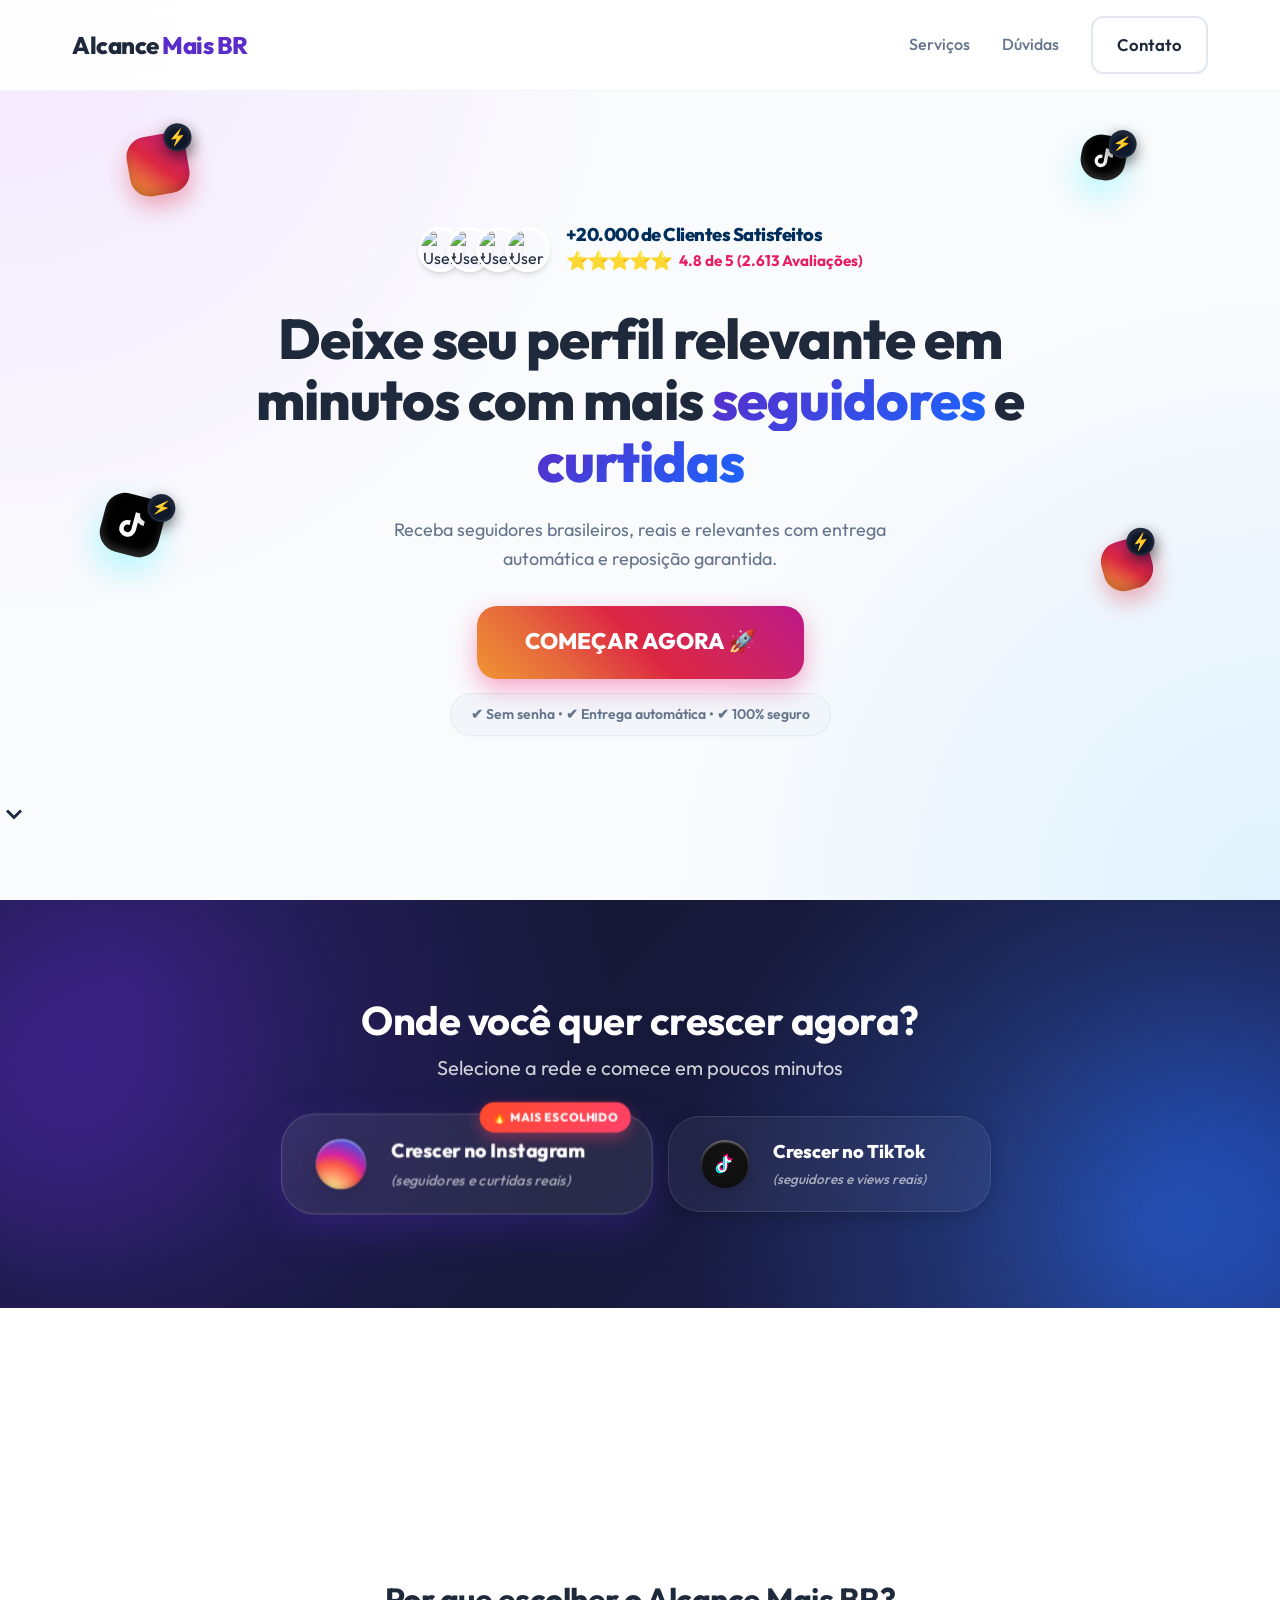
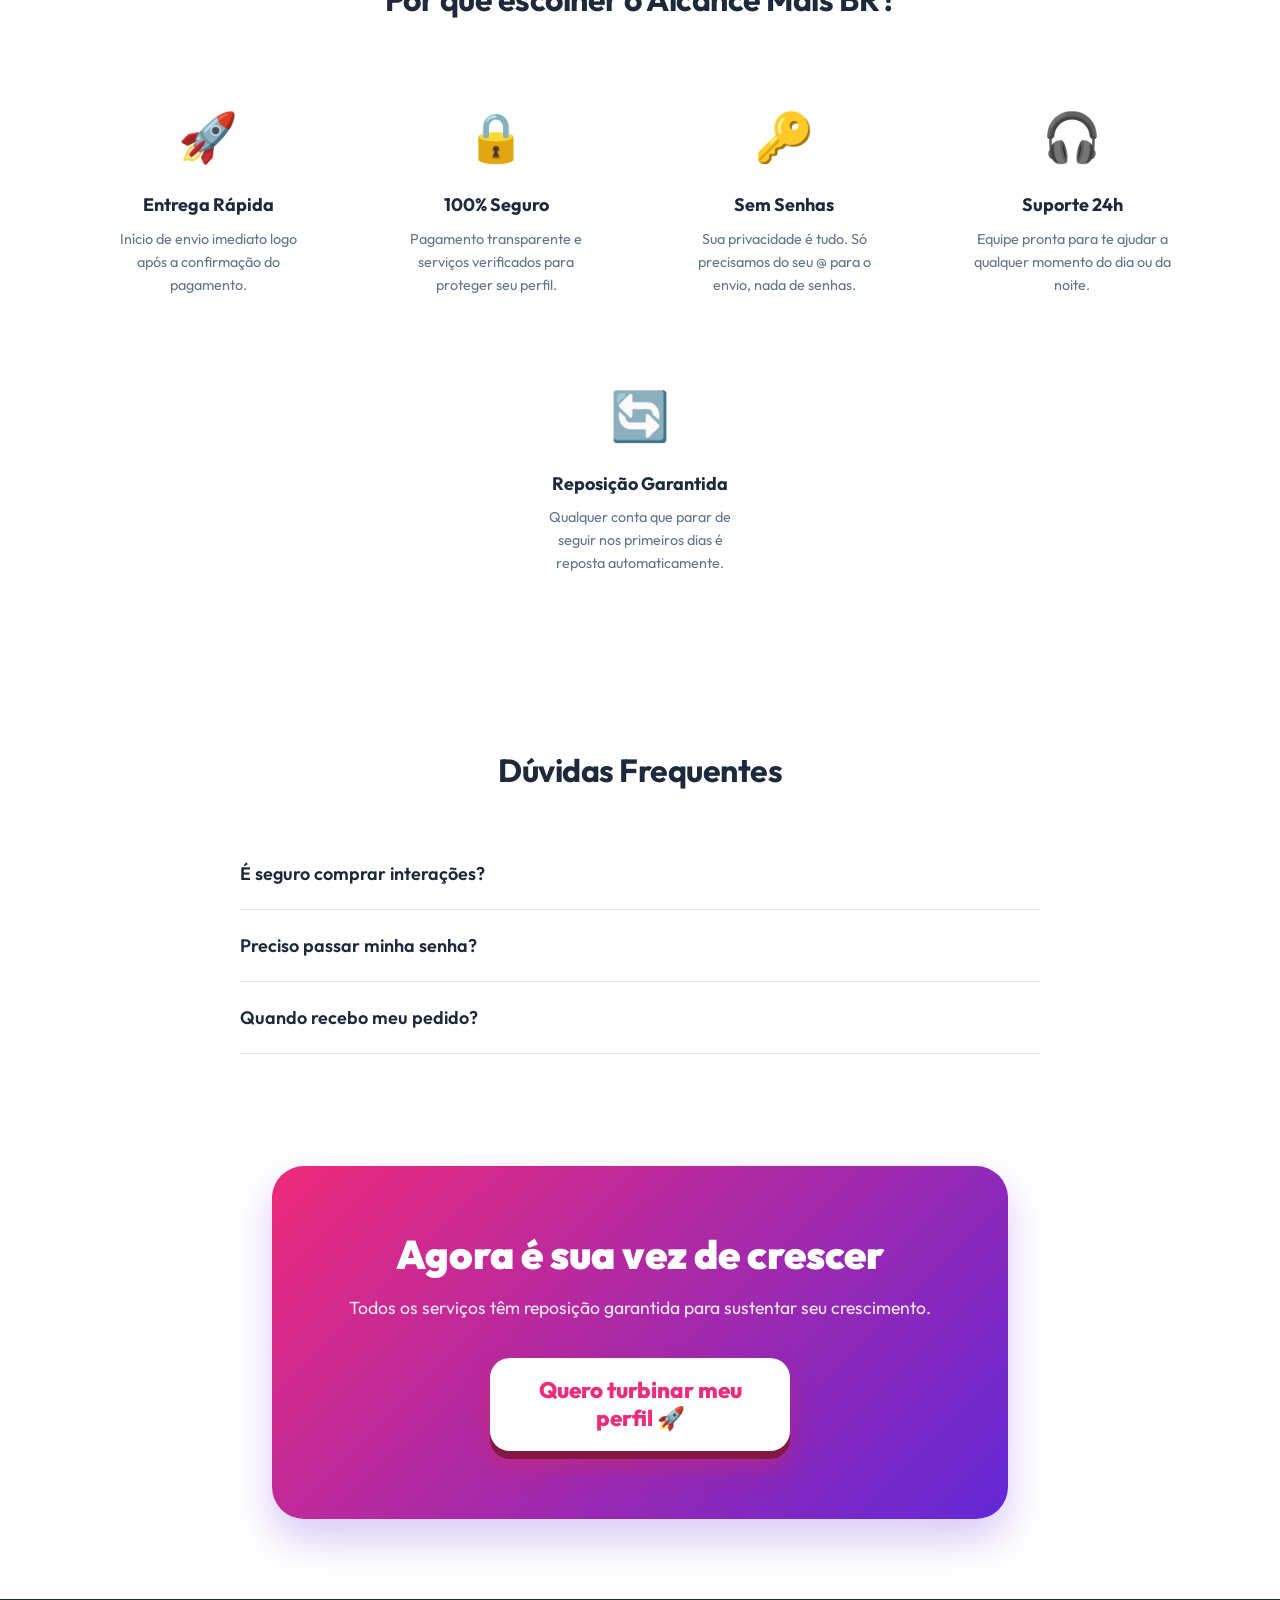
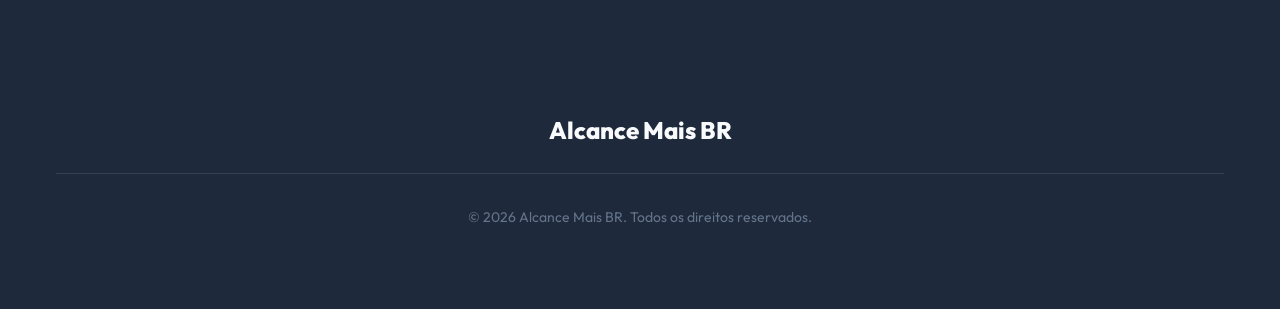
==== index.html @ 6a8bde2f "Add files via upload" ====
<!DOCTYPE html>
<html lang="pt-BR">
<head>
    <meta charset="UTF-8">
    <meta name="viewport" content="width=device-width, initial-scale=1.0">
    <title>Alcance Mais BR – Perfil Relevante em Minutos</title>
    <meta name="description" content="Receba seguidores brasileiros, reais e relevantes com entrega automática e reposição garantida no Alcance Mais BR.">
    
    <!-- Google Fonts -->
    <link rel="preconnect" href="https://fonts.googleapis.com">
    <link rel="preconnect" href="https://fonts.gstatic.com" crossorigin>
    <link href="https://fonts.googleapis.com/css2?family=Outfit:wght@300;400;500;600;700;800;900&display=swap" rel="stylesheet">
    
    <!-- CSS -->
    <link rel="stylesheet" href="styles.css">
    
    <!-- Feather Icons for lightweight SVGs -->
    <script src="https://unpkg.com/feather-icons"></script>
    <script src="https://cdnjs.cloudflare.com/ajax/libs/qrcodejs/1.0.0/qrcode.min.js"></script>
    <script src="https://cdn.jsdelivr.net/npm/canvas-confetti@1.9.2/dist/confetti.browser.min.js"></script>
</head>
<body>
    
    <!-- Header -->
    <header class="navbar">
        <div class="container">
            <a href="#" class="logo">Alcance <span>Mais BR</span></a>
            <nav class="nav-links">
                <a href="#custom-order">Serviços</a>
                <a href="#faq">Dúvidas</a>
                <a href="https://wa.me/554497085637" class="btn btn-outline" target="_blank">Contato</a>
            </nav>
        </div>
    </header>

    <!-- Hero Section -->
    <section class="hero" id="home" style="min-height:100vh; display:flex; flex-direction:column; justify-content:center; position:relative; overflow:hidden;">
        <canvas id="hero-particles"></canvas>
        
        <div class="floating-brand instagram-float-1">
            <i data-feather="instagram"></i>
            <div class="zap-badge">⚡</div>
        </div>
        <div class="floating-brand tiktok-float-1">
            <svg viewBox="0 0 24 24" fill="currentColor" width="24" height="24">
                <path d="M19.59 6.69a4.83 4.83 0 0 1-3.77-4.25V2h-3.45v13.67a2.89 2.89 0 0 1-2.88 2.5 2.89 2.89 0 0 1-2.89-2.89 2.89 2.89 0 0 1 2.89-2.89c.28 0 .54.04.79.1V9.01a6.33 6.33 0 0 0-.79-.05 6.34 6.34 0 0 0-6.34 6.34 6.34 6.34 0 0 0 6.34 6.34 6.34 6.34 0 0 0 6.33-6.34V9a8.2 8.2 0 0 0 4.79 1.52V7.07a4.85 4.85 0 0 1-1.02-.38z"/>
            </svg>
            <div class="zap-badge">⚡</div>
        </div>
        <div class="floating-brand instagram-float-2">
            <i data-feather="instagram"></i>
            <div class="zap-badge">⚡</div>
        </div>
        <div class="floating-brand tiktok-float-2">
            <svg viewBox="0 0 24 24" fill="currentColor" width="24" height="24">
                <path d="M19.59 6.69a4.83 4.83 0 0 1-3.77-4.25V2h-3.45v13.67a2.89 2.89 0 0 1-2.88 2.5 2.89 2.89 0 0 1-2.89-2.89 2.89 2.89 0 0 1 2.89-2.89c.28 0 .54.04.79.1V9.01a6.33 6.33 0 0 0-.79-.05 6.34 6.34 0 0 0-6.34 6.34 6.34 6.34 0 0 0 6.34 6.34 6.34 6.34 0 0 0 6.33-6.34V9a8.2 8.2 0 0 0 4.79 1.52V7.07a4.85 4.85 0 0 1-1.02-.38z"/>
            </svg>
            <div class="zap-badge">⚡</div>
        </div>

        <div class="container hero-grid" style="position:relative; z-index:10; flex:1; display:flex; align-items:center; justify-content:center;">
            <div class="hero-content reveal" style="width:100%;">
                <div class="hero-social-proof">
                    <div class="avatars">
                        <img src="https://i.pravatar.cc/100?img=47" alt="User 1">
                        <img src="https://i.pravatar.cc/100?img=12" alt="User 2">
                        <img src="https://i.pravatar.cc/100?img=33" alt="User 3">
                        <img src="https://i.pravatar.cc/100?img=11" alt="User 4">
                    </div>
                    <div class="proof-text">
                        <div class="proof-count">+20.000 de Clientes Satisfeitos</div>
                        <div class="proof-rating">
                            <span class="stars">⭐⭐⭐⭐⭐</span>
                            <span class="rating-desc">4.8 de 5 (2.613 Avaliações)</span>
                        </div>
                    </div>
                </div>
                
                <h1 class="headline">Deixe seu perfil relevante em minutos com mais <span class="highlight">seguidores</span> e <span class="highlight">curtidas</span></h1>
                <p class="subheadline">Receba seguidores brasileiros, reais e relevantes com entrega automática e reposição garantida.</p>
                
                <div class="cta-wrapper reveal delay-1" style="align-items:center; display:flex; flex-direction:column; gap:10px;">
                    <a href="#evidencia" class="btn-cta-hero" style="box-shadow:0 10px 25px rgba(238,42,123,0.4); text-transform:uppercase;">Começar agora 🚀</a>
                    <p class="cta-micro-details">✔ Sem senha • ✔ Entrega automática • ✔ 100% seguro</p>
                </div>
            </div>
        </div>

        <a href="#evidencia" class="hero-scroll-btn" aria-label="Rolar para baixo">
            <svg viewBox="0 0 24 24" fill="none" stroke="currentColor" stroke-width="2.5" width="28" height="28">
                <polyline points="6 9 12 15 18 9"></polyline>
            </svg>
        </a>
    </section>

    <!-- Social Buttons Section -->
    <section class="social-section" id="evidencia">
        <div class="container text-center">
            <h2 class="section-title reveal">Onde você quer crescer agora?</h2>
            <p class="section-subtitle reveal delay-1">Selecione a rede e comece em poucos minutos</p>
            
            <div class="social-pills-grid instagram-tiktok-only reveal delay-2">
                <a href="javascript:void(0)" class="social-pill pill-instagram pill-featured" onclick="changePlatform('instagram')">
                    <div class="featured-tag">🔥 Mais escolhido</div>
                    <div class="icon-3d-coin insta-coin">
                        <i data-feather="instagram"></i>
                    </div>
                    <div class="pill-text-wrapper">
                        <span class="pill-title">Crescer no Instagram</span>
                        <span class="pill-desc">(seguidores e curtidas reais)</span>
                    </div>
                    <i data-feather="chevron-right" class="pill-action"></i>
                    <div class="pill-bg-glow insta-glow"></div>
                </a>
                
                <a href="javascript:void(0)" class="social-pill pill-tiktok" onclick="changePlatform('tiktok')">
                    <div class="icon-3d-coin tiktok-coin">
                        <svg viewBox="0 0 24 24" width="22" height="22" stroke="currentColor" stroke-width="2" fill="none" stroke-linecap="round" stroke-linejoin="round" class="tiktok-svg"><path d="M9 12a4 4 0 1 0 4 4V4a5 5 0 0 0 5 5"></path></svg>
                    </div>
                    <div class="pill-text-wrapper">
                        <span class="pill-title">Crescer no TikTok</span>
                        <span class="pill-desc">(seguidores e views reais)</span>
                    </div>
                    <i data-feather="chevron-right" class="pill-action"></i>
                    <div class="pill-bg-glow tiktok-glow"></div>
                </a>
            </div>
        </div>
    </section>

    <!-- Custom Order Section (Calculadora) -->
    <section class="custom-order-section" id="custom-order">
        <div class="container custom-order-container reveal">
            <div id="selection-steps">
                
                <!-- Step 2: Service Selection -->
                <div id="service-selection-container" class="service-selection-section reveal" style="display: none;">
                    <h3 class="step-title-premium">O que você quer aumentar no seu perfil?</h3>
                    <div id="service-buttons-grid" class="service-grid"></div>
                </div>

                <!-- Step 3: Package Grid -->
                <div id="package-selection-container" class="package-selection-section reveal" style="display: none; margin-top: 3rem;">
                    <!-- Title removed per user request -->
                    
                    <div id="package-hero" class="package-hero-container" style="overflow:visible; padding-top:30px;"></div>
                    <div id="package-grid" class="package-grid"></div>
                    <div id="package-others" class="package-others-container"></div>
                    
                    <!-- Plano Personalizado CTA -->
                    <div class="custom-plan-cta" style="padding: 3rem 1.5rem; background: #0f172a; text-align: center; color: white; margin-top: 3rem; border-radius: 24px; box-shadow: 0 20px 40px rgba(0,0,0,0.1);">
                        <h2 style="font-size: 2rem; font-weight: 900; margin-bottom: 0.5rem; letter-spacing: -1px; color: #fff;">Quer um plano personalizado?</h2>
                        <p style="font-size: 1.1rem; color: #94a3b8; font-weight: 500; margin-bottom: 2rem;">Escolha o número de seguidores, curtidas e views no mesmo pacote</p>
                        <a href="https://wa.me/5544997162210?text=oi,%20quero%20um%20plano%20personalizado%20para%20crescer%20minha%20rede%20social" target="_blank" class="btn-cta-hero" style="background: linear-gradient(90deg, #10b981, #059669); color: white; display: inline-flex; align-items: center; justify-content: center; gap: 8px; box-shadow: 0 10px 25px rgba(16, 185, 129, 0.3); padding: 1rem 2.5rem; border-radius: 99px; text-decoration: none;">
                            <i data-feather="message-circle" style="width: 22px; height: 22px;"></i> Clique Aqui
                        </a>
                    </div>
                </div>

            </div>
        </div>
    </section>


    <!-- Benefits Section -->
    <section class="benefits-section">
        <div class="container text-center">
            <h2 class="section-title reveal">Por que escolher o Alcance Mais BR?</h2>
            
            <div class="benefits-grid">
                <div class="benefit-item reveal delay-1">
                    <div class="b-icon">🚀</div>
                    <h4>Entrega Rápida</h4>
                    <p>Início de envio imediato logo após a confirmação do pagamento.</p>
                </div>
                <div class="benefit-item reveal delay-2">
                    <div class="b-icon">🔒</div>
                    <h4>100% Seguro</h4>
                    <p>Pagamento transparente e serviços verificados para proteger seu perfil.</p>
                </div>
                <div class="benefit-item reveal delay-3">
                    <div class="b-icon">🔑</div>
                    <h4>Sem Senhas</h4>
                    <p>Sua privacidade é tudo. Só precisamos do seu @ para o envio, nada de senhas.</p>
                </div>
                <div class="benefit-item reveal delay-4">
                    <div class="b-icon">🎧</div>
                    <h4>Suporte 24h</h4>
                    <p>Equipe pronta para te ajudar a qualquer momento do dia ou da noite.</p>
                </div>
                <div class="benefit-item reveal delay-5">
                    <div class="b-icon">🔄</div>
                    <h4>Reposição Garantida</h4>
                    <p>Qualquer conta que parar de seguir nos primeiros dias é reposta automaticamente.</p>
                </div>
            </div>
        </div>
    </section>

    <!-- FAQ Section -->
    <section class="faq-section" id="faq">
        <div class="container">
            <h2 class="section-title text-center reveal">Dúvidas Frequentes</h2>
            <div class="accordion reveal delay-1">
                <div class="accordion-item">
                    <button class="accordion-header">
                        É seguro comprar interações? 
                        <i data-feather="chevron-down"></i>
                    </button>
                    <div class="accordion-body">
                        <p>Sim! É totalmente seguro. Nosso método atua dentro dos termos de uso das plataformas, e jamais colocaríamos sua conta em risco.</p>
                    </div>
                </div>
                <div class="accordion-item">
                    <button class="accordion-header">
                        Preciso passar minha senha? 
                        <i data-feather="chevron-down"></i>
                    </button>
                    <div class="accordion-body">
                        <p>Nunca! Nós jamais solicitaremos sua senha. Precisamos apenas do seu nome de usuário.</p>
                    </div>
                </div>
                <div class="accordion-item">
                    <button class="accordion-header">
                        Quando recebo meu pedido? 
                        <i data-feather="chevron-down"></i>
                    </button>
                    <div class="accordion-body">
                        <p>A entrega normalmente inicia imediatamente ou em minutos após a confirmação do pagamento.</p>
                    </div>
                </div>
            </div>
        </div>
    </section>

    <!-- Final CTA Section -->
    <section class="final-cta-section" style="padding: 2rem 1rem 5rem; background: #fff;">
        <div class="container" style="max-width: 800px;">
            <div class="final-cta-card reveal" style="background: linear-gradient(135deg, #ee2a7b, #6228d7); border-radius: 2rem; padding: 4rem 2rem; text-align: center; color: white; box-shadow: 0 20px 40px rgba(98, 40, 215, 0.25);">
                <h2 style="font-size: 2.5rem; font-weight: 900; margin-bottom: 1rem; line-height: 1.2;">Agora é sua vez de crescer</h2>
                <p style="font-size: 1.1rem; margin-bottom: 2.5rem; color: rgba(255,255,255,0.9); line-height: 1.6;">Todos os serviços têm reposição garantida para sustentar seu crescimento.</p>
                <button class="btn-cta-hero" style="background: white; color: #ee2a7b; max-width: 300px; margin: 0 auto;" onclick="document.getElementById('evidencia').scrollIntoView({ behavior: 'smooth' })">Quero turbinar meu perfil 🚀</button>
            </div>
        </div>
    </section>

    <!-- Footer -->
    <footer class="site-footer">
        <div class="container text-center" style="padding: 3rem 1rem;">
            <h3 class="footer-logo">Alcance Mais BR</h3>
            <p class="copyright">&copy; 2026 Alcance Mais BR. Todos os direitos reservados.</p>
        </div>
    </footer>

    <!-- Scripts -->
    <script src="https://cdn.jsdelivr.net/npm/canvas-confetti@1.9.2/dist/confetti.browser.min.js"></script>
    <script src="script.js"></script>
    <script>
        feather.replace();
    </script>
</body>
</html>
---- styles.css ----
/* ============================
    ROOT VARIABLES
============================ */
:root {
    --primary: #5a2cc9; /* Strong Purple from image */
    --primary-light: #7b4df0;
    --primary-dark: #3a1c85;
    
    --secondary: #1a66ff;
    --secondary-light: #3b82f6;
    
    --accent: #e11d48;
    --success: #10b981;
    
    --bg-light: #fafbfd;
    --bg-white: #ffffff;
    
    --text-dark: #1e293b;
    --text-muted: #64748b;
    --text-light: #f8fafc;
    
    --radius-sm: 8px;
    --radius-md: 16px;
    --radius-full: 9999px;
    
    --shadow-sm: 0 4px 6px -1px rgb(0 0 0 / 0.1), 0 2px 4px -2px rgb(0 0 0 / 0.1);
    --shadow-md: 0 10px 15px -3px rgb(0 0 0 / 0.1), 0 4px 6px -4px rgb(0 0 0 / 0.1);
    --shadow-card: 0 20px 40px -4px rgba(0,0,0,0.08);
    
    --transition: all 0.3s cubic-bezier(0.4, 0, 0.2, 1);
}

/* ============================
    RESET & BASE
============================ */
* { margin: 0; padding: 0; box-sizing: border-box; }
html { scroll-behavior: smooth; scroll-padding-top: 100px; }
body {
    font-family: 'Outfit', sans-serif;
    color: var(--text-dark);
    background-color: var(--bg-light);
    line-height: 1.6;
    overflow-x: hidden;
}

a { text-decoration: none; color: inherit; }
ul { list-style: none; }
img { max-width: 100%; height: auto; display: block; }
button { font-family: inherit; cursor: pointer; border: none; background: none; }

.container {
    width: 100%; margin: 0 auto; padding: 0 1.25rem;
}
@media (min-width: 640px) { .container { max-width: 640px; } }
@media (min-width: 768px) { .container { max-width: 768px; } }
@media (min-width: 1024px) { .container { max-width: 1024px; padding: 0 2rem; } }
@media (min-width: 1280px) { .container { max-width: 1200px; } }

.text-center { text-align: center; }

/* ============================
    TYPOGRAPHY & UTILS
============================ */
.section-title { font-size: 2rem; font-weight: 700; margin-bottom: 0.5rem; line-height: 1.2; letter-spacing: -0.5px; }
.section-subtitle { color: var(--text-muted); font-size: 1.125rem; margin-bottom: 2.5rem; }
.highlight { background: linear-gradient(135deg, var(--primary), var(--secondary)); -webkit-background-clip: text; background-clip: text; -webkit-text-fill-color: transparent; display: inline-block; }
.highlight-underline { position: relative; z-index: 1; }
.highlight-underline::after { content: ''; position: absolute; bottom: 2px; left: 0; width: 100%; height: 8px; background: #e0e7ff; z-index: -1; border-radius: 4px; }

.social-header-badge {
    display: inline-block;
    color: var(--primary);
    font-size: 0.85rem;
    font-weight: 700;
    margin-bottom: 0.75rem;
    background: rgba(90, 44, 201, 0.08);
    padding: 0.4rem 1rem;
    border-radius: 99px;
    letter-spacing: 0.5px;
    text-transform: uppercase;
}

.social-section .section-title {
    color: white;
    font-size: 2.5rem;
}

.social-section .section-subtitle {
    color: rgba(255, 255, 255, 0.8);
    font-size: 1.25rem;
    margin-bottom: 2rem; /* Reduzido de 3.5rem para 2rem para diminuir o gap */
    font-weight: 400;
}

/* ============================
    BUTTONS
============================ */
.btn {
    display: inline-flex; align-items: center; justify-content: center;
    padding: 0.85rem 1.5rem; border-radius: var(--radius-sm); font-weight: 600; font-size: 1.05rem;
    transition: var(--transition); gap: 0.5rem;
}
.btn-primary { background: linear-gradient(90deg, #6c3ce9, #3b82f6); color: white; border-radius: 12px; }
.btn-primary:hover { filter: brightness(1.1); transform: translateY(-1px); }
.btn-outline { border: 2px solid #e2e8f0; color: var(--text-dark); border-radius: 12px; }
.btn-outline:hover { border-color: var(--primary); color: var(--primary); background: #f8fafc; }
.btn-block { width: 100%; padding: 1rem; }

/* --- Premium 3D Hero CTA (Instagram Gradient) --- */
.btn-cta-hero {
    position: relative;
    display: inline-flex;
    align-items: center;
    justify-content: center;
    background: linear-gradient(45deg, #F09433, #E6683C, #DC2743, #CC2366, #BC1888);
    color: white;
    font-weight: 800;
    font-size: 1.4rem;
    padding: 1.15rem 3rem;
    border-radius: 20px;
    border: none;
    cursor: pointer;
    text-decoration: none;
    
    /* 3D Depth Layer - Dark Pink/Purple for Instagram feel */
    box-shadow: 0 8px 0 #831843, 0 15px 25px rgba(220, 39, 67, 0.4);
    
    transition: all 0.15s cubic-bezier(0.175, 0.885, 0.32, 1.275);
    transform: translateY(-4px); 
    user-select: none;
}

.btn-cta-hero:hover {
    transform: translateY(-2px);
    box-shadow: 0 6px 0 #831843, 0 10px 20px rgba(220, 39, 67, 0.3);
    filter: brightness(1.1);
    color: white;
}

.btn-cta-hero:active {
    transform: translateY(4px);
    box-shadow: 0 0px 0 #831843, 0 5px 10px rgba(0,0,0,0.1);
}

.cta-wrapper {
    margin-top: 2.25rem;
    display: flex;
    flex-direction: column;
    align-items: center;
    gap: 2.25rem; /* Distância idêntica em cima e embaixo para simetria total */
}

.cta-micro-details {
    font-size: 0.875rem;
    color: var(--text-muted);
    font-weight: 600;
    display: flex;
    align-items: center;
    justify-content: center; /* Coreto para centralizar o texto/ícones */
    gap: 0.5rem;
    background: rgba(241, 245, 249, 0.8);
    padding: 0.6rem 1.25rem;
    border-radius: 99px;
    border: 1px solid rgba(226, 232, 240, 0.8);
    box-shadow: 0 2px 4px rgba(0,0,0,0.02);
}

@media (min-width: 1024px) {
    .cta-wrapper {
        align-items: flex-start; /* Keep left aligned for left-aligned text */
    }
}


/* ============================
    NAVBAR
============================ */
.navbar {
    position: fixed; top: 0; left: 0; width: 100%; z-index: 100;
    background: rgba(255, 255, 255, 0.95); backdrop-filter: blur(8px);
    border-bottom: 1px solid #f1f5f9; padding: 1rem 0;
}
.navbar .container { display: flex; justify-content: space-between; align-items: center; gap: 0.5rem; }
.logo { font-size: 1.25rem; font-weight: 800; letter-spacing: -0.5px; white-space: nowrap; }
.logo span { color: var(--primary); }
.nav-links { display: flex; align-items: center; gap: 2rem; }
.nav-links a:not(.btn) { font-weight: 500; color: var(--text-muted); transition: var(--transition); }
.nav-links a:not(.btn):hover { color: var(--primary); }
.nav-links .btn { padding: 0.5rem 1rem; font-size: 0.95rem; }
@media (max-width: 768px) { .nav-links a:not(.btn) { display: none; } }
@media (min-width: 768px) { .logo { font-size: 1.5rem; } .nav-links .btn { padding: 0.85rem 1.5rem; font-size: 1.05rem; } }

/* =========================================
   UI SEPARATORS & DIVIDERS
========================================= */
.section-divider-text {
    width: 100%;
    text-align: center;
    position: relative;
    margin: 3rem 0;
    display: flex;
    align-items: center;
    justify-content: center;
}

.manual-order-title {
    text-align: center;
    font-size: 1.15rem;
    font-weight: 900;
    color: var(--primary); /* Destaque em roxo */
    letter-spacing: 0.35rem; /* Visual moderno e espaçado */
    margin-bottom: 2.5rem;
    text-transform: uppercase;
    position: relative;
    padding-bottom: 1rem;
}

.manual-order-title::after {
    content: "";
    position: absolute;
    bottom: 0;
    left: 50%;
    transform: translateX(-50%);
    width: 60px;
    height: 3px;
    background: var(--primary);
    border-radius: 99px;
    opacity: 0.3;
}

/* =========================================
   ORDER BUMP & PREMIUM PROMOS (REUSABLE)
========================================= */
.order-bump-box {
    position: relative;
    margin-bottom: 1.5rem;
    padding: 1.25rem;
    border: 2px dashed #6366f1;
    border-radius: 1.25rem;
    background: #f5f3ff;
    cursor: pointer;
    transition: all 0.3s cubic-bezier(0.175, 0.885, 0.32, 1.275);
    animation: bumpSoftPulse 5s infinite;
}

@keyframes bumpSoftPulse {
    0% { transform: scale(1); box-shadow: 0 0 0 0 rgba(99, 102, 241, 0.4); }
    50% { transform: scale(1.01); box-shadow: 0 10px 25px rgba(99, 102, 241, 0.15); }
    100% { transform: scale(1); box-shadow: 0 0 0 0 rgba(99, 102, 241, 0.4); }
}

.order-bump-box:hover {
    border-color: #4f46e5;
    background: #eef2ff;
    transform: translateY(-2px);
}

.order-bump-box.active {
    border-color: #22c55e !important;
    background: #f0fdf4 !important;
    border-style: solid !important;
    animation: none !important; /* Para de pulsar quando selecionado */
}

.bump-checkbox {
    position: absolute;
    right: 1.25rem;
    top: 1.25rem;
    width: 24px;
    height: 24px;
    accent-color: #22c55e;
    cursor: pointer;
    z-index: 2;
}

.bump-badge-discount {
    display: inline-block;
    font-size: 0.75rem;
    font-weight: 800;
    color: #ef4444;
    background: rgba(239, 68, 68, 0.08);
    padding: 0.25rem 0.6rem;
    border-radius: 6px;
    text-transform: uppercase;
    letter-spacing: 0.5px;
    margin-bottom: 0.75rem; /* Space below badge */
}

/* ============================
    HERO SECTION
============================ */
.hero {
    padding-top: 10rem; padding-bottom: 4rem; /* Aumentado de 8rem para 10rem para não cortar o título */
    background: radial-gradient(circle at top left, #f3e8ff, transparent 40%), radial-gradient(circle at bottom right, #e0f2fe, transparent 40%);
}
.hero-grid { display: grid; grid-template-columns: 1fr; gap: 3rem; align-items: center; text-align: center; }

.hero-social-proof { display: inline-flex; flex-wrap: wrap; align-items: center; justify-content: center; gap: 1rem; margin-bottom: 2rem; }
.avatars { display: flex; }
.avatars img { width: 45px; height: 45px; border-radius: 50%; border: 3px solid white; object-fit: cover; margin-left: -16px; box-shadow: var(--shadow-sm); }
.avatars img:first-child { margin-left: 0; }
.proof-text { display: flex; flex-direction: column; text-align: left; }
.proof-count { font-size: 1.15rem; font-weight: 800; color: #002e5b; line-height: 1.2; letter-spacing: -0.5px; }
.proof-rating { display: flex; align-items: center; gap: 0.5rem; font-size: 0.95rem; font-weight: 700; color: #e81c62; }
.proof-rating .stars { letter-spacing: -2px; font-size: 1.15rem; }

.hero .headline { font-size: 2rem; font-weight: 800; line-height: 1.1; margin-bottom: 1.5rem; letter-spacing: -1px; max-width: 820px; margin-inline: auto; }
.hero .subheadline { font-size: 1rem; color: var(--text-muted); margin-bottom: 0px; max-width: 580px; margin-inline: auto; }
@media (min-width: 1024px) { .hero .headline { font-size: 3.5rem; } .hero .subheadline { font-size: 1.125rem; } }

.trust-indicators { display: flex; flex-wrap: wrap; justify-content: center; gap: 1rem; margin-top: 2rem; color: var(--text-muted); font-size: 0.875rem; font-weight: 500; }
@media (min-width: 1024px) { .trust-indicators { justify-content: flex-start; gap: 1.5rem; } }
.trust-item { display: flex; align-items: center; gap: 0.5rem; }
.trust-item i { width: 16px; height: 16px; color: var(--primary); }

.hero-image-wrapper { position: relative; max-width: 450px; margin: 0 auto; }
.hero-image { width: 100%; border-radius: 1.5rem; box-shadow: var(--shadow-md); background-color: #fff; }
.floating-element { position: absolute; background: white; padding: 0.75rem; border-radius: var(--radius-full); box-shadow: var(--shadow-md); font-size: 1.5rem; font-weight: bold; animation: float 4s ease-in-out infinite; z-index: 2; }
.float-1 { top: 15%; left: -2%; animation-delay: 0s; }
.float-2 { top: 45%; right: -5%; animation-delay: 1.5s; }
.float-3 { bottom: 10%; left: 15%; animation-delay: 2.5s; font-size: 1.25rem; }
@keyframes float { 0%, 100% { transform: translateY(0); } 50% { transform: translateY(-15px); } }
@media (max-width: 1024px) { .floating-element { display: none; } }

/* ============================
    SOCIAL PILLS
============================ */
.social-section {
    padding: 6rem 0;
    position: relative;
    background: #0f172a; /* Dark base */
    background: radial-gradient(circle at 10% 20%, rgba(90, 44, 201, 0.4) 0%, transparent 40%),
                radial-gradient(circle at 90% 80%, rgba(59, 130, 246, 0.4) 0%, transparent 40%),
                linear-gradient(135deg, #0f172a 0%, #1e1b4b 100%);
    overflow: hidden;
}

/* Background Glowing Blobs */
.social-section::before,
.social-section::after {
    content: '';
    position: absolute;
    width: 300px;
    height: 300px;
    border-radius: 50%;
    filter: blur(100px);
    z-index: 0;
    opacity: 0.5;
}

.social-section::before {
    top: 10%;
    left: -100px;
    background: var(--primary);
}

.social-section::after {
    bottom: -50px;
    right: -100px;
    background: var(--secondary);
}
.social-pills-grid.instagram-tiktok-only {
    display: flex;
    justify-content: center;
    gap: 1.5rem;
    margin-top: 2rem;
    perspective: 1000px; /* Perspective for 3d effect */
}
@media (max-width: 640px) {
    .social-pills-grid.instagram-tiktok-only { flex-direction: column; align-items: stretch; }
    .social-pill { padding-left: 1rem; padding-right: 1.5rem; } /* better mobile fit for large coin */
}
.social-pill {
    position: relative;
    overflow: visible; /* Changed from hidden to show floating tags */
    display: flex; align-items: center; gap: 1.5rem;
    padding: 1.25rem 2.5rem 1.25rem 2rem;
    background: rgba(255, 255, 255, 0.05);
    backdrop-filter: blur(12px);
    -webkit-backdrop-filter: blur(12px);
    border-radius: 2rem; border: 1px solid rgba(255, 255, 255, 0.1);
    font-weight: 700; color: white;
    transition: all 0.4s cubic-bezier(0.175, 0.885, 0.32, 1.275); 
    box-shadow: 0 4px 15px rgba(0,0,0,0.2);
    transform-style: preserve-3d;
    isolation: isolate; 
    z-index: 1;
}

.pill-featured {
    transform: scale(1.05);
    border-color: rgba(255, 255, 255, 0.2);
    background: rgba(255, 255, 255, 0.08);
    box-shadow: 0 15px 40px rgba(90, 44, 201, 0.3);
}

.pill-featured:hover {
    transform: translateY(-10px) scale(1.07);
    box-shadow: 0 25px 50px rgba(90, 44, 201, 0.5);
    border-color: rgba(255, 255, 255, 0.4);
}

.featured-tag {
    position: absolute;
    top: -12px;
    right: 20px;
    background: linear-gradient(135deg, #FF4B2B, #FF416C);
    color: white;
    font-size: 0.7rem;
    font-weight: 800;
    padding: 0.35rem 0.75rem;
    border-radius: 99px;
    box-shadow: 0 5px 15px rgba(255, 65, 108, 0.4);
    z-index: 10;
    text-transform: uppercase;
    letter-spacing: 0.5px;
    animation: bounceMinor 2s infinite;
}

@keyframes bounceMinor {
    0%, 100% { transform: translateY(0); }
    50% { transform: translateY(-3px); }
}

.pill-text-wrapper {
    display: flex;
    flex-direction: column;
    text-align: left;
    gap: 0.15rem;
}

.pill-title {
    font-size: 1.15rem;
    font-weight: 800;
}

.pill-desc {
    font-size: 0.85rem;
    color: rgba(255, 255, 255, 0.6);
    font-weight: 500;
    font-style: italic;
}

.pill-instagram:hover {
    box-shadow: 0 20px 40px rgba(214, 36, 159, 0.15);
}

.pill-tiktok:hover {
    box-shadow: 0 20px 40px rgba(0, 0, 0, 0.1);
}

.pill-text {
    position: relative;
    z-index: 2;
}
.pill-action {
    margin-left: auto;
    color: var(--text-muted);
    opacity: 0.5;
    transition: all 0.3s;
    z-index: 2;
}
.social-pill:hover .pill-action {
    opacity: 1;
    transform: translateX(5px);
    color: white;
}

/* --- 3D Rotating Coins --- */
.icon-3d-coin {
    flex-shrink: 0;
    width: 48px;
    height: 48px;
    min-width: 48px;
    min-height: 48px;
    border-radius: 50%;
    display: flex;
    align-items: center;
    justify-content: center;
    color: white;
    position: relative;
    z-index: 2;
    transform-style: preserve-3d;
    transform: translateZ(20px);
    animation: spinCoin 4s linear infinite;
    box-shadow: 0 5px 15px rgba(0,0,0,0.15), inset 0 2px 2px rgba(255,255,255,0.4), inset 0 -2px 5px rgba(0,0,0,0.2);
}
.icon-3d-coin i, .icon-3d-coin svg {
    transform: translateZ(10px);
    filter: drop-shadow(0 2px 2px rgba(0,0,0,0.3));
}

@keyframes spinCoin {
    0% { transform: rotateY(0deg); }
    100% { transform: rotateY(360deg); }
}

.insta-coin {
    background: radial-gradient(circle at 30% 107%, #fdf497 0%, #fdf497 5%, #fd5949 45%, #d6249f 60%, #285AEB 90%);
}
.tiktok-coin {
    background: #111;
}
.tiktok-svg {
    filter: drop-shadow(-1.5px 1.5px 0 #00f2fe) drop-shadow(1.5px -1.5px 0 #fe0979) !important;
    stroke: #ffffff;
}
.social-pill:hover .icon-3d-coin {
    animation-duration: 1.5s;
}

/* Hover Glow Effect */
.pill-bg-glow {
    position: absolute;
    top: 50%;
    left: 50%;
    width: 0;
    height: 0;
    border-radius: 50%;
    transform: translate(-50%, -50%);
    transition: width 0.6s ease, height 0.6s ease, opacity 0.6s ease;
    z-index: 0;
    opacity: 0;
}
.social-pill:hover .pill-bg-glow {
    width: 300px;
    height: 300px;
    opacity: 1;
}
.insta-glow {
    background: radial-gradient(circle, rgba(214, 36, 159, 0.1) 0%, transparent 60%);
}
.tiktok-glow {
    background: radial-gradient(circle, rgba(0, 242, 254, 0.15) 0%, transparent 60%);
}
/* ============================
    CUSTOM ORDER (MONTE SEU PEDIDO)
============================ */
.custom-order-section {
    padding: 4rem 0;
    background: #f8fafc;
}
.custom-order-container {
    max-width: 768px !important;
}

/* Top Bar */
.order-top-bar {
    background: white;
    border-radius: 12px;
    padding: 1.25rem 2rem;
    display: flex;
    justify-content: space-between;
    align-items: center;
    box-shadow: 0 2px 10px rgba(0,0,0,0.03);
    margin-bottom: 1.5rem;
    border: 1px solid #f1f5f9;
}
.bar-left {
    display: flex;
    align-items: center;
    gap: 1rem;
}
.bar-icon-wrapper {
    background: linear-gradient(45deg, #f09433 0%, #e6683c 25%, #dc2743 50%, #cc2366 75%, #bc1888 100%);
    width: 48px;
    height: 48px;
    border-radius: 50%;
    display: flex;
    align-items: center;
    justify-content: center;
    color: white;
}
.bar-info {
    display: flex;
    flex-direction: column;
}
.bar-info strong {
    font-size: 1.1rem;
    font-weight: 700;
    color: #475569;
    margin-bottom: 0.25rem;
}

/* Evidencia de onde colocar o @ */
.highlighted-input-wrap {
    display: flex;
    align-items: center;
    background: #f8fafc;
    border: 2px solid #ee2a7b;
    border-radius: 8px;
    padding: 0.25rem 0.5rem;
    box-shadow: 0 0 0 4px rgba(238, 42, 123, 0.1);
    transition: var(--transition);
}
.highlighted-input-wrap:focus-within {
    box-shadow: 0 0 0 4px rgba(90, 44, 201, 0.3);
    background: #ffffff;
}

.at-symbol {
    font-weight: 800;
    color: #ee2a7b;
    font-size: 1.1rem;
    margin-right: 0.25rem;
}

.header-input {
    border: none;
    font-size: 1.1rem;
    font-weight: 700;
    color: #0f172a;
    outline: none;
    background: transparent;
    padding: 0.25rem 0;
    width: 100%;
}
@media (min-width: 640px) { .header-input { min-width: 250px; } }
.header-input::placeholder {
    color: #94a3b8;
    font-weight: 500;
}

.bar-right {
    display: flex;
    flex-direction: column;
    align-items: flex-end;
}
.detail-label {
    font-size: 0.8rem;
    color: var(--text-muted);
}
.old-price {
    font-size: 0.85rem;
    color: #ef4444;
    text-decoration: line-through;
    font-weight: 600;
    line-height: 1;
}
.current-price {
    font-size: 1.5rem;
    font-weight: 800;
    color: #2563eb;
    line-height: 1.1;
}

@media (max-width: 639px) {
    .order-top-bar { flex-direction: column; align-items: flex-start; gap: 1rem; }
    .bar-right { align-items: flex-start; }
}

/* Card Principal */
.monte-pedido-card {
    background: white;
    border-radius: 16px;
    padding: 2.5rem;
    box-shadow: 0 10px 40px rgba(0,0,0,0.08);
    border: 1px solid #f1f5f9;
}

.card-header {
    display: flex;
    justify-content: space-between;
    align-items: center;
    margin-bottom: 1rem;
}
.card-header h3 {
    font-size: 1.4rem;
    font-weight: 800;
    color: #0f172a;
}
.card-desc {
    color: var(--text-muted);
    font-size: 0.95rem;
    margin-bottom: 2rem;
    max-width: 80%;
}

/* Sliders */
.sliders-wrapper {
    display: flex;
    flex-direction: column;
    gap: 2rem;
    margin-bottom: 2.5rem;
}

.slider-group {
    display: flex;
    flex-direction: column;
    gap: 0.75rem;
}

.slider-info {
    display: flex;
    justify-content: space-between;
    align-items: center;
}
.slider-label {
    font-weight: 700;
    font-size: 1.05rem;
    color: #1e293b;
}
.slider-price {
    font-weight: 700;
    font-size: 1.05rem;
    color: #1e293b;
}
.slider-control {
    position: relative;
    padding: 0.5rem 0; /* Add some padding around the slider to ensure bolinha is fully visible and grabbable */
}

/* Base styling for our custom CSS slider */
.custom-slider {
    -webkit-appearance: none;
    appearance: none;
    width: 100%;
    height: 6px;
    background: #e2e8f0;
    border-radius: 4px;
    outline: none;
    position: relative;
    /* CSS Variables modified by JS */
    --value: 0%; 
    background: linear-gradient(to right, #ee2a7b var(--value), #e2e8f0 var(--value));
    cursor: pointer;
}

/* Thumb for Webkit/Chrome/Safari */
.custom-slider::-webkit-slider-thumb {
    -webkit-appearance: none;
    appearance: none;
    width: 24px;
    height: 24px;
    border-radius: 50%;
    background: #fff;
    border: 3px solid #ee2a7b;
    cursor: pointer;
    box-shadow: 0 2px 6px rgba(0,0,0,0.15);
    transition: transform 0.1s;
}
.custom-slider::-webkit-slider-thumb:hover, .custom-slider:active::-webkit-slider-thumb  {
    transform: scale(1.15);
}

/* Thumb for Firefox */
.custom-slider::-moz-range-thumb {
    width: 20px;
    height: 20px;
    border-radius: 50%;
    background: #fff;
    border: 3px solid #ee2a7b;
    cursor: pointer;
    box-shadow: 0 2px 6px rgba(0,0,0,0.15);
    transition: transform 0.1s;
}
.custom-slider:active::-moz-range-thumb  {
    transform: scale(1.15);
}

/* Total Section */
.card-footer-row {
    display: flex;
    justify-content: space-between;
    align-items: center;
    border-top: 1px solid #f1f5f9;
    padding-top: 2rem;
    margin-bottom: 1.5rem;
}
.total-label-text {
    font-weight: 800;
    font-size: 1.25rem;
    color: #0f172a;
}
.total-prices {
    display: flex;
    align-items: baseline;
    gap: 0.75rem;
}
.total-old {
    color: #ef4444;
    text-decoration: line-through;
    font-weight: 600;
    font-size: 1rem;
}
.total-current {
    font-size: 1.75rem;
    font-weight: 800;
    color: #2563eb;
}

/* Botao Avancar (antigo, mantido para referência) */
.btn-avancar {
    background: linear-gradient(90deg, #4f46e5, #3b82f6);
    color: white;
    font-weight: 700;
    font-size: 1.15rem;
    padding: 1.2rem;
    border-radius: 12px;
}
.btn-avancar:hover {
    filter: brightness(1.15);
    transform: translateY(-2px);
    box-shadow: 0 8px 25px rgba(59, 130, 246, 0.4);
}

/* =========================================
   PREMIUM DARK CARD -> CHANGED TO LIGHT FOR INSTAGRAM THEME
========================================= */
.monte-pedido-premium {
    position: relative;
    background: #fff;
    border: 2px solid #ee2a7b;
    border-radius: 2rem;
    padding: 3rem 2rem 2rem;
    margin-bottom: 1.5rem;
    box-shadow: 0 0 25px rgba(238, 42, 123, 0.15), 0 20px 50px rgba(0,0,0,0.1);
    overflow: visible;
}

.monte-pedido-badge {
    position: absolute;
    top: -14px;
    left: 50%;
    transform: translateX(-50%);
    background: linear-gradient(90deg, #f9ce34, #ee2a7b, #6228d7);
    color: #fff;
    font-size: 0.75rem;
    font-weight: 900;
    padding: 0.5rem 1.5rem;
    border-radius: 99px;
    text-transform: uppercase;
    letter-spacing: 0.1em;
    box-shadow: 0 4px 15px rgba(238, 42, 123, 0.5);
    white-space: nowrap;
    z-index: 10;
}

.manual-order-title-premium {
    text-align: center;
    font-size: 1.6rem;
    font-weight: 900;
    color: #1e293b;
    margin-bottom: 0.4rem;
}

.manual-order-subtitle-premium {
    text-align: center;
    font-size: 0.9rem;
    color: #64748b;
    margin-bottom: 2rem;
    font-weight: 500;
}

/* Custom input wrap */
.highlighted-input-wrap-dark {
    display: flex;
    align-items: center;
    background: #f8fafc;
    border: 2px solid #ee2a7b;
    border-radius: 8px;
    padding: 0.25rem 0.75rem;
    box-shadow: 0 0 0 4px rgba(238, 42, 123, 0.1);
    transition: var(--transition);
}
.highlighted-input-wrap-dark:focus-within {
    box-shadow: 0 0 0 4px rgba(238, 42, 123, 0.25);
    background: #fff;
}

.at-symbol-dark {
    font-weight: 800;
    color: #ee2a7b;
    font-size: 1.1rem;
    margin-right: 0.25rem;
}

.header-input-dark {
    border: none;
    font-size: 1.1rem;
    font-weight: 700;
    color: #1e293b;
    outline: none;
    background: transparent;
    padding: 0.5rem 0;
    width: 100%;
}
.header-input-dark::placeholder { color: #94a3b8; font-weight: 500; }

/* Slider labels */
.slider-label-dark { color: #1e293b; font-weight: 700; font-size: 1.05rem; }
.slider-price-dark { color: #ee2a7b; font-weight: 800; font-size: 1.05rem; }

/* Teal slider track */
.custom-slider-teal {
    background: linear-gradient(to right, #ee2a7b var(--value, 0%), #e2e8f0 var(--value, 0%));
}
.custom-slider-teal::-webkit-slider-thumb { border-color: #ee2a7b; }
.custom-slider-teal::-moz-range-thumb    { border-color: #ee2a7b; }

/* Footer row */
.card-footer-dark {
    border-top-color: #f1f5f9 !important;
}

/* CTA button premium teal */
.btn-avancar-premium {
    background: linear-gradient(90deg, #f9ce34, #ee2a7b, #6228d7);
    color: #fff;
    font-weight: 900;
    font-size: 1.2rem;
    padding: 1.25rem;
    border-radius: 1rem;
    text-transform: uppercase;
    letter-spacing: 0.05em;
    box-shadow: 0 10px 25px rgba(238, 42, 123, 0.3);
    transition: all 0.3s ease;
    width: 100%;
}
.btn-avancar-premium:hover {
    filter: brightness(1.1);
    transform: translateY(-3px);
    box-shadow: 0 15px 30px rgba(238, 42, 123, 0.5);
}


/* ============================
    BENEFITS
============================ */
.benefits-section { padding: 5rem 0; background: white; }
.benefits-grid { display: flex; flex-wrap: wrap; justify-content: center; gap: 3rem; margin-top: 4rem; }
.benefit-item { padding: 1rem; width: 100%; max-width: 240px; }
.b-icon { font-size: 3rem; margin-bottom: 1rem; }
.benefit-item h4 { font-size: 1.125rem; font-weight: 700; margin-bottom: 0.5rem; }
.benefit-item p { color: var(--text-muted); font-size: 0.9rem; }

/* ============================
    FAQ SECTION
============================ */
.faq-section { padding: 5rem 0; background: var(--bg-white); }
.accordion { max-width: 800px; margin: 3rem auto 0; }
.accordion-item { border-bottom: 1px solid #e2e8f0; }
.accordion-header {
    width: 100%; text-align: left; padding: 1.5rem 0; font-size: 1.125rem; font-weight: 600; color: var(--text-dark);
    display: flex; justify-content: space-between; align-items: center; transition: var(--transition);
}
.accordion-header:hover { color: var(--primary); }
.accordion-header.active i { transform: rotate(180deg); }
.accordion-body { max-height: 0; overflow: hidden; transition: max-height 0.3s ease-out; }
.accordion-body p { padding-bottom: 1.5rem; color: var(--text-muted); }

/* ============================
    FOOTER
============================ */
.site-footer { background: var(--text-dark); color: var(--text-light); padding: 4rem 0 2rem; }
.footer-logo { font-size: 1.5rem; font-weight: 800; margin-bottom: 1.5rem; }
.footer-links { display: flex; justify-content: center; gap: 2rem; margin-bottom: 2rem; flex-wrap: wrap; }
.footer-links a { color: #cbd5e1; transition: var(--transition); }
.footer-links a:hover { color: white; }
.copyright { color: #64748b; font-size: 0.875rem; padding-top: 2rem; border-top: 1px solid #334155; }

/* ============================
    INTERACTIVE & ANIMATIONS
============================ */
/* Hero Particles Canvas */
#hero-particles {
    position: absolute;
    top: 0;
    left: 0;
    width: 100%;
    height: 100%;
    z-index: 0; /* behind content */
    pointer-events: none; /* Let clicks pass through to content */
}
.hero { position: relative; overflow: hidden; }
.hero > .container { position: relative; z-index: 1; }

/* Scroll Reveal Classes */
.reveal {
    opacity: 0;
    transform: translateY(40px);
    transition: all 0.8s cubic-bezier(0.5, 0, 0, 1);
}
.reveal.active {
    opacity: 1;
    transform: translateY(0);
}
.delay-1 { transition-delay: 0.1s; }
.delay-2 { transition-delay: 0.2s; }
.delay-3 { transition-delay: 0.3s; }
.delay-4 { transition-delay: 0.4s; }
.delay-5 { transition-delay: 0.5s; }

/* =========================================
   CHECKOUT E UPSELL (PROMO) - MODAL
========================================= */

.checkout-modal-overlay {
    position: fixed;
    top: 0;
    left: 0;
    width: 100vw;
    height: 100vh;
    background: rgba(15, 23, 42, 0.75);
    backdrop-filter: blur(8px);
    z-index: 9999;
    display: flex;
    justify-content: center;
    align-items: center;
    visibility: hidden;
    opacity: 0;
    transition: opacity 0.3s ease, visibility 0.3s ease;
}

.checkout-modal-overlay.show {
    visibility: visible;
    opacity: 1;
}

.modal-card {
    max-width: 500px;
    width: 95%;
    max-height: 90vh;
    overflow-y: auto;
    margin: auto;
    background: #111; /* Dark Theme Base */
    color: white;
    border-radius: 2.5rem;
    border: 1px solid rgba(255, 255, 255, 0.1);
    box-shadow: 0 40px 100px rgba(0, 0, 0, 0.8), 0 0 40px rgba(239, 68, 68, 0.1);
    transform: scale(0.95) translateY(20px);
    transition: transform 0.4s cubic-bezier(0.16, 1, 0.3, 1);
    position: relative;
}

.checkout-modal-overlay.show .modal-card {
    transform: scale(1) translateY(0);
}

/* Modal Header Premium */
.modal-header-premium {
    padding: 1.5rem 2rem;
    border-bottom: 1px solid rgba(255, 255, 255, 0.05);
    display: flex;
    justify-content: center;
    align-items: center;
    position: relative;
}

.modal-header-premium h3 {
    font-size: 1.4rem;
    font-weight: 900;
    margin: 0;
    letter-spacing: -0.5px;
}

.modal-close-icon {
    position: absolute;
    right: 1.5rem;
    cursor: pointer;
    opacity: 0.5;
    transition: opacity 0.2s;
}

.modal-close-icon:hover { opacity: 1; }

/* Product Summary Header */
.modal-product-summary {
    background: #1a1a1a;
    padding: 2.5rem 2rem;
    text-align: center;
    display: flex;
    flex-direction: column;
    gap: 0.5rem;
}

.product-qty-label {
    font-size: 1.4rem;
    font-weight: 800;
    color: #94a3b8;
}

.product-price-label {
    font-size: 3rem;
    font-weight: 950;
    color: white;
    letter-spacing: -1px;
}

/* Modal Content Area */
.modal-content-premium {
    padding: 0 1.5rem 2.5rem;
}

/* Input Link Section */
.input-section-premium {
    margin-top: 2rem;
}

.premium-label {
    display: block;
    font-size: 1rem;
    font-weight: 800;
    margin-bottom: 0.75rem;
    color: white;
}

.premium-input-wrap {
    background: #222;
    border: 2px solid #333;
    border-radius: 1rem;
    padding: 0.25rem;
    transition: border-color 0.2s, box-shadow 0.2s;
}

.premium-input-wrap:focus-within {
    border-color: #ef4444;
    box-shadow: 0 0 0 4px rgba(239, 68, 68, 0.15);
}

.premium-input-wrap input {
    background: transparent;
    border: none;
    width: 100%;
    padding: 0.75rem 1rem;
    color: white;
    font-size: 1.1rem;
    font-weight: 600;
    outline: none;
}

.premium-input-help {
    font-size: 0.85rem;
    color: #64748b;
    margin: 0.5rem 0 0;
    text-align: center;
    font-weight: 500;
}

/* Warning Box */
.warning-box-premium {
    background: rgba(234, 179, 8, 0.05);
    border: 1px solid rgba(234, 179, 8, 0.2);
    border-radius: 1rem;
    padding: 1rem;
    margin-top: 1.5rem;
    display: flex;
    align-items: center;
    gap: 0.75rem;
}

.warning-box-premium i {
    color: #eab308;
    width: 20px;
    flex-shrink: 0;
}

.warning-box-premium span {
    font-size: 0.9rem;
    color: #eab308;
    line-height: 1.4;
}

/* Order Bump Premium Card */
.order-bump-premium {
    margin-top: 2rem;
    background: rgba(239, 68, 68, 0.03);
    border: 2px dashed rgba(239, 68, 68, 0.3);
    border-radius: 1.5rem;
    padding: 2rem 1.5rem 1.5rem;
    position: relative;
    transition: all 0.3s ease;
}

.order-bump-premium.active {
    border-style: solid;
    border-color: #ef4444;
    background: rgba(239, 68, 68, 0.08);
    box-shadow: 0 10px 30px rgba(239, 68, 68, 0.1);
}

.bump-header-badge {
    position: absolute;
    top: -16px;
    right: 1.5rem;
    background: #ff5213;
    color: white;
    padding: 0.5rem 1.25rem;
    border-radius: 99px;
    font-size: 0.8rem;
    font-weight: 900;
    line-height: 1;
    box-shadow: 0 4px 15px rgba(255, 82, 19, 0.4);
    display: flex;
    align-items: center;
    justify-content: center;
    gap: 0.4rem;
    animation: bumpBadgePulse 2s infinite ease-in-out;
}

@keyframes bumpBadgePulse {
    0% { transform: scale(1); box-shadow: 0 4px 15px rgba(255, 82, 19, 0.4); }
    50% { transform: scale(1.05); box-shadow: 0 4px 25px rgba(255, 82, 19, 0.7); }
    100% { transform: scale(1); box-shadow: 0 4px 15px rgba(255, 82, 19, 0.4); }
}

.bump-header-badge i { width: 16px; height: 16px; margin-top: -1px; }

.bump-checkbox-wrapper {
    display: flex;
    gap: 1.25rem;
    cursor: pointer;
}

.bump-checkbox-custom {
    position: relative;
    width: 24px;
    height: 24px;
    flex-shrink: 0;
    margin-top: 0.25rem;
}

.bump-checkbox-custom input {
    opacity: 0;
    cursor: pointer;
    height: 0;
    width: 0;
}

.checkmark {
    position: absolute;
    top: 0;
    left: 0;
    height: 24px;
    width: 24px;
    background-color: transparent;
    border: 2px solid rgba(255,255,255,0.2);
    border-radius: 50%;
}

.bump-checkbox-custom:hover input ~ .checkmark {
    border-color: rgba(255,255,255,0.4);
}

.bump-checkbox-custom input:checked ~ .checkmark {
    background-color: #ef4444;
    border-color: #ef4444;
}

.checkmark:after {
    content: "";
    position: absolute;
    display: none;
}

.bump-checkbox-custom input:checked ~ .checkmark:after {
    display: block;
}

.bump-checkbox-custom .checkmark:after {
    left: 8px;
    top: 4px;
    width: 5px;
    height: 10px;
    border: solid white;
    border-width: 0 2px 2px 0;
    transform: rotate(45deg);
}

.bump-offer-text .offer-header {
    display: flex;
    align-items: center;
    gap: 0.5rem;
    color: #ef4444;
    font-size: 0.85rem;
    font-weight: 900;
    text-transform: uppercase;
    letter-spacing: 0.5px;
    margin-bottom: 0.5rem;
}

.bump-offer-text .offer-header i { width: 16px; color: #ef4444; }

.bump-offer-text h4 {
    font-size: 1.15rem;
    font-weight: 800;
    margin: 0 0 0.8rem;
    line-height: 1.3;
}

.bump-prices {
    display: flex;
    align-items: center;
    gap: 0.75rem;
    flex-wrap: wrap;
    margin-bottom: 1.25rem;
}

.bump-prices .price-current {
    font-size: 1.5rem;
    font-weight: 900;
    color: white;
}

.bump-prices .price-old {
    font-size: 0.9rem;
    color: #64748b;
    text-decoration: line-through;
}

.bump-prices .discount-pill {
    background: #ef4444;
    color: white;
    font-size: 0.7rem;
    font-weight: 900;
    padding: 0.2rem 0.5rem;
    border-radius: 4px;
    text-transform: uppercase;
}

.bump-scarcity-row {
    display: flex;
    justify-content: space-between;
    align-items: center;
    margin-bottom: 0.75rem;
}

.bump-timer {
    font-size: 0.8rem;
    font-weight: 800;
    color: #fbbf24;
}

.bump-timer span { font-weight: 950; }

.bump-proof {
    font-size: 0.8rem;
    font-weight: 700;
    color: #94a3b8;
}

.bump-proof span { color: white; font-weight: 900; }

.bump-stock-container {
    margin-bottom: 1rem;
}

.stock-label {
    font-size: 0.7rem;
    font-weight: 800;
    color: #64748b;
    margin-bottom: 0.4rem;
    text-transform: uppercase;
    letter-spacing: 0.5px;
}

.stock-progress-bar {
    height: 6px;
    background: #222;
    border-radius: 99px;
    overflow: hidden;
    margin-bottom: 0.3rem;
}

.stock-fill {
    height: 100%;
    background: linear-gradient(90deg, #ef4444, #ff7b00);
    border-radius: 99px;
    width: 0;
    transition: width 1.5s cubic-bezier(0.16, 1, 0.3, 1);
}

.stock-percent {
    text-align: right;
    font-size: 0.75rem;
    font-weight: 900;
    color: #ef4444;
}

.stock-urgency {
    display: flex;
    align-items: center;
    gap: 0.4rem;
    color: #ff7b00;
    font-size: 0.8rem;
    font-weight: 800;
}

.stock-urgency i { width: 14px; }

/* CTA Button Premium */
.btn-continuar-premium {
    width: 100%;
    margin-top: 2rem;
    background: #ef4444; /* Standard Red for conversion */
    color: white;
    font-size: 1.25rem;
    font-weight: 900;
    padding: 1.25rem;
    border-radius: 1rem;
    border: none;
    cursor: pointer;
    box-shadow: 0 10px 25px rgba(239, 68, 68, 0.4), 0 0 15px rgba(239, 68, 68, 0.2);
    transition: all 0.3s ease;
    text-transform: uppercase;
    letter-spacing: 1px;
}

.btn-continuar-premium:hover {
    transform: translateY(-3px);
    box-shadow: 0 15px 35px rgba(239, 68, 68, 0.5), 0 0 25px rgba(239, 68, 68, 0.3);
    filter: brightness(1.1);
}

.btn-continuar-premium:active {
    transform: translateY(1px);
}

/* =========================================
   PULSING CTA BUTTON
========================================= */
@keyframes pulse-white {
    0% {
        box-shadow: 0 6px 0 rgba(0,0,0,0.1), 0 0 0 0 rgba(255, 255, 255, 0.6);
    }
    70% {
        box-shadow: 0 6px 0 rgba(0,0,0,0.1), 0 0 0 20px rgba(255, 255, 255, 0);
    }
    100% {
        box-shadow: 0 6px 0 rgba(0,0,0,0.1), 0 0 0 0 rgba(255, 255, 255, 0);
    }
}

.btn-cta-pulse {
    background: #ffffff;
    color: #ee2a7b;
    font-size: 1.15rem;
    font-weight: 900;
    padding: 1.25rem 2.5rem;
    border-radius: 99px;
    border: none;
    cursor: pointer;
    text-transform: uppercase;
    letter-spacing: 0.5px;
    /* 3D Relief and Pulse */
    animation: pulse-white 2s infinite;
    transform: translateY(0);
    transition: transform 0.2s, background 0.2s;
}

.btn-cta-pulse:hover {
    transform: translateY(-3px);
    background: #fdf2f8;
}

.btn-cta-pulse:active {
    transform: translateY(2px);
    box-shadow: 0 2px 0 rgba(0,0,0,0.1) !important;
    animation: none;
}

/* =========================================
   FLOATING BRAND LOGOS (HERO)
========================================= */
.floating-brand {
    position: absolute;
    width: 60px;
    height: 60px;
    border-radius: 20px;
    display: flex;
    align-items: center;
    justify-content: center;
    color: white;
    font-size: 28px;
    box-shadow: 0 15px 35px rgba(0,0,0,0.15), inset 0 -4px 10px rgba(0,0,0,0.1);
    z-index: 5;
    animation-timing-function: ease-in-out;
    animation-iteration-count: infinite;
    animation-direction: alternate;
}
.floating-brand svg { width: 32px; height: 32px; }
.floating-brand i { width: 32px; height: 32px; }

.zap-badge {
    position: absolute;
    top: -8px;
    right: -8px;
    width: 28px;
    height: 28px;
    background: #0f172a; /* Dark Tech Background */
    border-radius: 50%;
    display: flex;
    align-items: center;
    justify-content: center;
    font-size: 15px;
    box-shadow: 0 6px 15px rgba(0,0,0,0.6), inset 0 2px 4px rgba(255,255,255,0.1);
    border: 2px solid #1e293b; /* Dark gray rim */
    z-index: 10;
}

/* Instagram Glass */
.instagram-float-1, .instagram-float-2 {
    background: linear-gradient(45deg, #f09433 0%, #e6683c 25%, #dc2743 50%, #cc2366 75%, #bc1888 100%);
    box-shadow: 0 10px 25px rgba(220, 39, 67, 0.4), inset 0 -4px 10px rgba(0,0,0,0.2);
}
/* TikTok Glass */
.tiktok-float-1, .tiktok-float-2 {
    background: #000;
    box-shadow: 0 15px 35px rgba(0,242,254,0.3), inset 0 -4px 10px rgba(255,255,255,0.2);
}

.instagram-float-1 { top: 15%; left: 10%; animation-name: float-1; animation-duration: 4s; transform: rotate(-10deg); }
.tiktok-float-1 { top: 55%; left: 8%; animation-name: float-2; animation-duration: 5s; transform: rotate(15deg); }
.tiktok-float-2 { top: 15%; right: 12%; animation-name: float-3; animation-duration: 4.5s; transform: rotate(10deg); width: 45px; height: 45px; }
.tiktok-float-2 svg { width: 24px; height: 24px; }
.instagram-float-2 { top: 60%; right: 10%; animation-name: float-4; animation-duration: 5.5s; transform: rotate(-15deg); width: 50px; height: 50px; }
.instagram-float-2 i { width: 26px; height: 26px; }

@keyframes float-1 { from { transform: translateY(0) rotate(-10deg); } to { transform: translateY(-20px) rotate(-5deg); filter: brightness(1.1); } }
@keyframes float-2 { from { transform: translateY(0) rotate(15deg); } to { transform: translateY(-30px) rotate(20deg); filter: brightness(1.1); } }
@keyframes float-3 { from { transform: translateY(0) rotate(10deg); } to { transform: translateY(20px) rotate(25deg); filter: brightness(1.1); } }
@keyframes float-4 { from { transform: translateY(0) rotate(-15deg); } to { transform: translateY(-25px) rotate(-20deg); filter: brightness(1.1); } }

@media (max-width: 768px) {
    .floating-brand { opacity: 0.15; transform: scale(0.6) !important; animation: none; }
}

/* =========================================
   FEATURED PROMO CARD (REDE/REGUA)
========================================= */
.promo-package-card {
    background: #ffffff;
    border-radius: 1.5rem;
    border: 3px solid #6366f1; /* Indigo focus to stand out */
    padding: 2.5rem 2rem 2.25rem;
    margin-bottom: 3.5rem;
    position: relative;
    box-shadow: 0 25px 50px -12px rgba(99, 102, 241, 0.25);
}

.promo-badge-hot {
    position: absolute;
    top: -15px;
    left: 2rem;
    background: linear-gradient(135deg, #f97316, #ef4444);
    color: white;
    font-size: 0.75rem;
    font-weight: 800;
    padding: 0.4rem 1.25rem;
    border-radius: 99px;
    letter-spacing: 0.05em;
    box-shadow: 0 4px 15px rgba(239, 68, 68, 0.4);
}

.promo-content {
    display: flex;
    flex-direction: column;
    gap: 1.5rem; /* Better balance */
}

@media (min-width: 768px) {
    .promo-content { flex-direction: row; align-items: start; }
    .promo-text { flex: 1; padding-right: 2.5rem; border-right: 1px solid #f1f5f9; }
    .promo-pricing-box { width: 340px; padding-left: 2rem; display: flex; flex-direction: column; justify-content: center; }
}

.promo-title {
    font-size: 1.5rem;
    font-weight: 900;
    line-height: 1.4;
    margin-bottom: 1.5rem;
    color: var(--text-dark);
}

.promo-bullets {
    list-style: none;
    padding: 0;
    display: flex;
    flex-direction: column;
    gap: 0.85rem;
}

.promo-bullets li {
    display: flex;
    align-items: center;
    gap: 0.75rem;
    font-weight: 600;
    font-size: 0.95rem;
    color: var(--text-muted);
}

.bullet-icon {
    width: 20px;
    height: 20px;
    color: #22c55e;
}

.promo-pricing-box {
    display: flex;
    flex-direction: column;
    align-items: center;
    text-align: center;
}

.price-old {
    text-decoration: line-through;
    color: #94a3b8;
    font-size: 1.15rem;
    font-weight: 600;
    margin-bottom: -0.25rem;
}

.price-current {
    font-size: 3rem;
    font-weight: 900;
    color: var(--text-dark);
    margin-bottom: 1rem;
    letter-spacing: -2px;
}

.btn-promo-cta {
    width: 100%;
    font-size: 1.15rem;
    padding: 1.15rem;
    border-radius: 1rem;
    margin-bottom: 1rem;
    animation: pulseGlow 3s infinite;
}

@keyframes pulseGlow {
    0% { box-shadow: 0 0 0 0 rgba(90, 44, 201, 0.4); }
    70% { box-shadow: 0 0 0 15px rgba(90, 44, 201, 0); }
    100% { box-shadow: 0 0 0 0 rgba(90, 44, 201, 0); }
}

.promo-scarcity {
    font-size: 0.75rem;
    font-weight: 600;
    color: #ef4444;
    line-height: 1.4;
}

/* =========================================
   PREMIUM DARK PROMO CARDS (NEON STYLE)
========================================= */
.promo-premium-card {
    position: relative;
    background: #111;
    border-radius: 2rem;
    padding: 3rem 2rem 2rem;
    margin-bottom: 2.5rem;
    text-align: center;
    border: 2px solid transparent;
    transition: all 0.4s cubic-bezier(0.175, 0.885, 0.32, 1.275);
    overflow: visible;
    box-shadow: 0 20px 50px rgba(0,0,0,0.3);
}

/* Glow Borders based on platform */
.promo-premium-card.promo-insta {
    border-color: #d6249f;
    box-shadow: 0 0 25px rgba(214, 36, 159, 0.2), 0 20px 50px rgba(0,0,0,0.3);
}

.promo-premium-card.promo-tiktok {
    border-color: #00f2fe;
    box-shadow: 0 0 25px rgba(0, 242, 254, 0.2), 0 20px 50px rgba(0,0,0,0.3);
}

.promo-premium-badge {
    position: absolute;
    top: -14px;
    left: 50%;
    transform: translateX(-50%);
    background: linear-gradient(90deg, #f59e0b, #fbbf24);
    color: #000;
    font-size: 0.75rem;
    font-weight: 900;
    padding: 0.5rem 1.5rem;
    border-radius: 99px;
    text-transform: uppercase;
    letter-spacing: 0.1em;
    box-shadow: 0 4px 15px rgba(245, 158, 11, 0.4);
    white-space: nowrap;
    z-index: 10;
}

.promo-premium-icon {
    width: 90px;
    height: 90px;
    background: rgba(255, 255, 255, 0.03);
    border-radius: 24px;
    display: flex;
    align-items: center;
    justify-content: center;
    margin: 0 auto 1.5rem;
    position: relative;
    box-shadow: inset 0 0 20px rgba(255,255,255,0.02);
    transform: perspective(1000px) rotateX(10deg);
}

/* 3D Premium Instagram Logo */
.insta-logo-3d {
    width: 64px;
    height: 64px;
    background: radial-gradient(circle at 30% 107%, #fdf497 0%, #fdf497 5%, #fd5949 45%, #d6249f 60%, #285AEB 90%);
    border-radius: 18px;
    position: relative;
    display: flex;
    align-items: center;
    justify-content: center;
    box-shadow: 
        0 10px 25px rgba(214, 36, 159, 0.5),
        inset 0 -4px 8px rgba(0,0,0,0.2),
        inset 0 4px 8px rgba(255,255,255,0.3);
    animation: float3D 3s ease-in-out infinite;
}

.insta-logo-3d svg {
    width: 38px;
    height: 38px;
    filter: drop-shadow(0 2px 4px rgba(0,0,0,0.3));
}

/* 3D Premium TikTok Logo */
.tiktok-logo-3d {
    width: 64px;
    height: 64px;
    background: linear-gradient(135deg, #010101 0%, #1a1a2e 100%);
    border-radius: 18px;
    position: relative;
    display: flex;
    align-items: center;
    justify-content: center;
    box-shadow:
        0 10px 25px rgba(0, 242, 254, 0.35),
        inset 0 -4px 8px rgba(0,0,0,0.4),
        inset 0 4px 8px rgba(255,255,255,0.05);
    animation: float3D 3s ease-in-out infinite;
    animation-delay: 0.5s;
}

.tiktok-logo-3d svg {
    width: 36px;
    height: 36px;
    filter:
        drop-shadow(-2px 2px 0 #00f2fe)
        drop-shadow(2px -2px 0 #fe0979)
        drop-shadow(0 0 8px rgba(0, 242, 254, 0.6));
}

@keyframes float3D {
    0%, 100% { transform: translateY(0) rotateX(0deg); }
    50% { transform: translateY(-10px) rotateX(10deg); }
}

.promo-premium-title {
    font-size: 2.25rem;
    font-weight: 900;
    color: white;
    margin-bottom: 0.5rem;
    letter-spacing: -1px;
}

.promo-premium-subtitle {
    color: rgba(255,255,255,0.6);
    font-size: 1rem;
    font-weight: 500;
    margin-bottom: 2rem;
    display: flex;
    align-items: center;
    justify-content: center;
    gap: 0.5rem;
}

.promo-premium-price-box {
    margin-bottom: 2rem;
}

.promo-premium-old-price {
    color: #ef4444;
    text-decoration: line-through;
    font-size: 1.1rem;
    font-weight: 600;
    opacity: 0.8;
}

.promo-premium-current-price {
    color: white;
    font-size: 4rem;
    font-weight: 900;
    line-height: 1;
    margin-top: 0.25rem;
}

/* =========================================
   PROMO TIMER
========================================= */
.promo-timer-box {
    display: flex;
    align-items: center;
    justify-content: center;
    background: rgba(239, 68, 68, 0.15);
    border: 1px solid rgba(239, 68, 68, 0.3);
    color: #fca5a5;
    padding: 0.5rem 1.2rem;
    border-radius: 99px;
    font-size: 0.9rem;
    font-weight: 700;
    margin-bottom: 2rem;
    animation: promo-pulse 2s infinite;
}
.promo-timer {
    color: #ef4444;
    font-weight: 900;
    margin-left: 0.4rem;
    font-size: 1.05rem;
    font-variant-numeric: tabular-nums;
}
@keyframes promo-pulse {
    0% { box-shadow: 0 0 0 0 rgba(239, 68, 68, 0.25); }
    70% { box-shadow: 0 0 0 8px rgba(239, 68, 68, 0); }
    100% { box-shadow: 0 0 0 0 rgba(239, 68, 68, 0); }
}

.promo-premium-btn {
    width: 100%;
    background: linear-gradient(90deg, #fbbf24, #f59e0b);
    color: #000;
    font-size: 1.25rem;
    font-weight: 900;
    padding: 1.25rem;
    border-radius: 1rem;
    text-transform: uppercase;
    transition: all 0.3s ease;
    box-shadow: 0 10px 20px rgba(245, 158, 11, 0.2);
    margin-bottom: 1rem;
}

.promo-premium-btn:hover {
    transform: translateY(-3px);
    box-shadow: 0 15px 30px rgba(245, 158, 11, 0.4);
    filter: brightness(1.1);
}

.promo-premium-footer {
    display: flex;
    justify-content: center;
    gap: 1.5rem;
    color: rgba(255,255,255,0.4);
    font-size: 0.85rem;
    font-weight: 600;
}

.promo-footer-item {
    display: flex;
    align-items: center;
    gap: 0.4rem;
}

.promo-footer-item i {
    width: 14px;
    color: var(--primary-light);
}

.view-count-pill {
    color: #ff4d4d;
    font-weight: 700;
}

/* Redes / Monte o seu pedido (Custom styling for sliders below) */
.monte-pedido-card { 
    background: #ffffff;
    border-radius: 1.5rem; 
    border: 1px solid #f1f5f9;
    padding: 2.5rem;
    margin-bottom: 3rem;
    box-shadow: 0 4px 15px rgba(0,0,0,0.02);
}

.promo-card {
    display: flex;
    align-items: center;
    background: #ffffff;
    border: 2px solid #e2e8f0;
    border-radius: 1rem;
    padding: 1rem;
    margin-bottom: 1rem;
    transition: all 0.3s ease;
    cursor: pointer;
}

.promo-card:hover {
    border-color: #cbd5e1;
    transform: translateY(-2px);
    box-shadow: var(--shadow-sm);
}

.promo-card.active {
    border-color: var(--primary);
    background: rgba(88, 101, 242, 0.03);
}

.promo-icon {
    width: 44px;
    height: 44px;
    border-radius: 50%;
    background: rgba(88, 101, 242, 0.1);
    color: var(--primary);
    display: flex;
    align-items: center;
    justify-content: center;
    margin-right: 1rem;
    flex-shrink: 0;
}

.promo-details {
    flex-grow: 1;
}

.promo-title {
    font-weight: 800;
    font-size: 1rem;
    color: var(--text-dark);
    display: flex;
    align-items: center;
    flex-wrap: wrap;
    gap: 0.5rem;
    margin-bottom: 0.25rem;
}

.promo-price-row {
    font-size: 0.95rem;
    font-weight: 700;
    color: var(--text-dark);
}

.promo-badge {
    background: #10b981;
    color: white;
    font-size: 0.75rem;
    font-weight: 800;
    padding: 0.2rem 0.5rem;
    border-radius: 4px;
}

.promo-btn {
    width: 36px;
    height: 36px;
    border-radius: 0.5rem;
    border: 2px solid var(--primary);
    color: var(--primary);
    background: transparent;
    display: flex;
    align-items: center;
    justify-content: center;
    cursor: pointer;
    transition: all 0.2s ease;
    flex-shrink: 0;
}

.promo-card.active .promo-btn {
    background: var(--primary);
    color: white;
    transform: rotate(45deg);
}

.checkout-form .input-wrap {
    background: #f8fafc;
    border: 2px solid #e2e8f0;
    border-radius: 0.75rem;
    padding: 0.8rem 1rem;
    display: flex;
    align-items: center;
    gap: 0.75rem;
    transition: border-color 0.2s;
}

.checkout-form .input-wrap:focus-within {
    border-color: var(--primary);
    background: #ffffff;
}

.checkout-form .input-wrap i {
    color: var(--text-muted);
    width: 20px;
    height: 20px;
    flex-shrink: 0;
}

.checkout-form .input-wrap input {
    border: none;
    background: transparent;
    width: 100%;
    font-size: 1rem;
    color: var(--text-dark);
    outline: none;
    font-family: inherit;
}

.checkout-form .input-wrap input::placeholder {
    color: #94a3b8;
}

/* Shake Animation for validation */
.shake {
    animation: shake 0.4s cubic-bezier(.36,.07,.19,.97) both;
}

.shake-input {
    border-color: #ef4444 !important;
}

@keyframes shake {
  10%, 90% { transform: translate3d(-1px, 0, 0); }
  20%, 80% { transform: translate3d(2px, 0, 0); }
  30%, 50%, 70% { transform: translate3d(-4px, 0, 0); }
  40%, 60% { transform: translate3d(4px, 0, 0); }
}

/* SEARCH PROFILE TWEAKS */
.search-input-group input {
    color: #ffffff !important;
}
.search-input-group .btn:hover {
    background: #7c3aed !important;
    transform: translateY(-1px);
}
.feather-spin {
    animation: feather-spin 1.2s infinite linear;
}
@keyframes feather-spin {
    0% { transform: rotate(0deg); }
    100% { transform: rotate(359deg); }
}

/* =========================================
   SOCIAL PROOF NOTIFICATIONS (FOMO)
========================================= */

#social-proof-container {
    position: fixed;
    bottom: 2rem;
    left: 2rem;
    z-index: 9999;
    pointer-events: none;
}

.social-notification {
    display: flex;
    align-items: center;
    background: rgba(255, 255, 255, 0.95);
    backdrop-filter: blur(10px);
    border-radius: 1rem;
    padding: 1rem;
    box-shadow: 0 10px 30px rgba(0,0,0,0.1);
    border-left: 5px solid var(--primary);
    max-width: 320px;
    margin-top: 1rem;
    pointer-events: auto;
    
    transform: translateX(120%);
    opacity: 0;
    transition: all 0.6s cubic-bezier(0.16, 1, 0.3, 1);
}

.social-notification.show {
    transform: translateX(0);
    opacity: 1;
}

.social-avatar {
    width: 45px;
    height: 45px;
    background: var(--primary-light);
    color: var(--primary);
    border-radius: 50%;
    display: flex;
    align-items: center;
    justify-content: center;
    font-weight: 800;
    margin-right: 1rem;
    flex-shrink: 0;
    font-size: 1rem;
}

.social-content {
    font-size: 0.875rem;
    color: var(--text-dark);
    line-height: 1.4;
}

.social-content strong {
    color: var(--primary);
}

.social-time {
    display: block;
    font-size: 0.75rem;
    color: var(--text-muted);
    margin-top: 0.2rem;
}

@media (max-width: 768px) {
    #social-proof-container {
        left: 1rem;
        bottom: 1rem;
    }
    .social-notification {
        max-width: none;
        width: 100%;
    }
}

/* =========================================
   STEP-BY-STEP SELECTION UI
========================================= */
.step-title-premium {
    text-align: center;
    font-size: 1.5rem;
    font-weight: 800;
    color: var(--text-dark);
    margin-bottom: 2rem;
    position: relative;
}



.custom-order-section {
    padding: 6rem 0;
    background: #ffffff; /* Sincronizado com o resto do site */
    position: relative;
    overflow: hidden;
}

.custom-order-section h2 {
    color: #ffffff !important;
    margin-bottom: 3rem;
}

.service-grid {
    display: grid;
    grid-template-columns: repeat(auto-fit, minmax(180px, 1fr));
    gap: 1.5rem;
    max-width: 900px;
    margin: 0 auto;
}

.service-card {
    position: relative;
    background: white;
    border: none;
    border-radius: 16px;
    padding: 1.5rem 1rem;
    text-align: center;
    cursor: pointer;
    display: flex;
    flex-direction: column;
    align-items: center;
    justify-content: center;
    gap: 0.5rem;
    min-width: 150px;
    
    /* 3D Realistic Depth - Premium style */
    transform: translateY(-8px);
    box-shadow: 0 10px 0 #e2e8f0, 0 20px 40px rgba(0,0,0,0.06);
    transition: all 0.2s cubic-bezier(0.175, 0.885, 0.32, 1.275);
    user-select: none;
    color: #1e293b;
    border: 1px solid rgba(0,0,0,0.05);
}

.service-card:hover {
    transform: translateY(-10px);
    box-shadow: 0 12px 0 #cbd5e1, 0 30px 50px rgba(0,0,0,0.1);
}

.service-card:active, .service-card.active {
    transform: translateY(2px);
    box-shadow: 0 0px 0 transparent, 0 5px 15px rgba(0,0,0,0.05) !important;
}

/* Service Button Gradients - Clean & High Contrast */
/* Instagram Theme: Realistic 3D Gradient */
[data-platform="instagram"] .service-card.serv-seguidores,
[data-platform="instagram"] .service-card.serv-curtidas {
    background: linear-gradient(135deg, #FF512F 0%, #DD2476 100%) !important;
    color: white !important;
    border: none;
    box-shadow: 0 10px 0 #9f1a54, 0 20px 40px rgba(221, 36, 118, 0.3);
}

[data-platform="instagram"] .service-card.serv-seguidores:hover,
[data-platform="instagram"] .service-card.serv-curtidas:hover {
    box-shadow: 0 12px 0 #831843, 0 30px 50px rgba(221, 36, 118, 0.4);
}

[data-platform="tiktok"] .service-card.serv-seguidores,
[data-platform="tiktok"] .service-card.serv-curtidas,
[data-platform="tiktok"] .service-card.serv-views {
    background: #000 !important;
    border: 2px solid #00f2ea !important;
    color: white !important;
    box-shadow: 0 10px 0 #008c87, 0 20px 40px rgba(0, 242, 234, 0.2);
}

[data-platform="tiktok"] .service-card:hover {
    box-shadow: 0 12px 0 #00706c, 0 30px 50px rgba(0, 242, 234, 0.3);
}

.service-card h4 {
    font-size: 1.25rem;
    font-weight: 800;
    margin: 0;
    letter-spacing: 0.5px;
    text-transform: uppercase;
    display: flex;
    align-items: center;
    gap: 8px;
}

.service-card .service-subtitle {
    font-size: 0.85rem;
    font-weight: 600;
    opacity: 0.9;
    font-style: italic;
    margin-top: -2px;
}

.service-card .s-icon { display: none; } /* Using emojis in text now */

/* =========================================
   PREMIUM DARK/NEON PACKAGE CARDS
========================================= */

/* Base Layout for all cards */
.package-card {
    position: relative;
    background: #000;
    border-radius: 2rem;
    padding: 2.5rem 1.5rem 2rem;
    margin-bottom: 2rem;
    color: white;
    text-align: center;
    transition: all 0.4s cubic-bezier(0.175, 0.885, 0.32, 1.275);
    border: 2px solid transparent; /* Neon border set by JS/platform */
    box-shadow: 0 20px 50px rgba(0,0,0,0.4);
    overflow: visible;
}

/* Platform-specific Neon Borders */
[data-platform="instagram"] .package-card { border-color: #d6249f; box-shadow: 0 0 20px rgba(214, 36, 159, 0.15), 0 20px 50px rgba(0,0,0,0.5); }
[data-platform="tiktok"] .package-card { border-color: #00f2fe; box-shadow: 0 0 20px rgba(0, 242, 254, 0.15), 0 20px 50px rgba(0,0,0,0.5); }

/* Hero Package Specific (Gold) */
.package-card.hero {
    border-color: #f9ce34 !important;
    border-width: 4px;
    box-shadow: 0 0 40px rgba(249, 206, 52, 0.3), 0 30px 60px rgba(0,0,0,0.6) !important;
    transform: scale(1.02);
}

.package-card:hover {
    transform: translateY(-10px) scale(1.03);
    z-index: 10;
}

/* Badge: OFERTA RELÂMPAGO */
.package-lightning-badge {
    position: absolute;
    top: -15px;
    left: 50%;
    transform: translateX(-50%);
    background: linear-gradient(90deg, #f9ce34, #ee9617);
    color: #000;
    padding: 0.5rem 1.75rem;
    border-radius: 99px;
    font-size: 0.8rem;
    font-weight: 900;
    text-transform: uppercase;
    letter-spacing: 1px;
    box-shadow: 0 5px 15px rgba(249, 206, 52, 0.4);
    white-space: nowrap;
    z-index: 5;
}

/* Card Header Info */
.package-top-info { margin-bottom: 1.5rem; }
.insta-logo-3d, .tiktok-logo-3d {
    width: 60px;
.social-time {
    display: block;
    font-size: 0.75rem;
    color: var(--text-muted);
    margin-top: 0.2rem;
}

@media (max-width: 768px) {
    #social-proof-container {
        left: 1rem;
        bottom: 1rem;
    }
    .social-notification {
        max-width: none;
        width: 100%;
    }
}

/* =========================================
   STEP-BY-STEP SELECTION UI
========================================= */
.step-title-premium {
    text-align: center;
    font-size: 1.5rem;
    font-weight: 800;
    color: var(--text-dark);
    margin-bottom: 2rem;
    position: relative;
}



.custom-order-section {
    padding: 6rem 0;
    background: #ffffff; /* Sincronizado com o resto do site */
    position: relative;
    overflow: hidden;
}

.custom-order-section h2 {
    color: #ffffff !important;
    margin-bottom: 3rem;
}

.service-grid {
    display: grid;
    grid-template-columns: repeat(auto-fit, minmax(180px, 1fr));
    gap: 1.5rem;
    max-width: 900px;
    margin: 0 auto;
}

.service-card {
    position: relative;
    background: white;
    border: none;
    border-radius: 16px;
    padding: 1.5rem 1rem;
    text-align: center;
    cursor: pointer;
    display: flex;
    flex-direction: column;
    align-items: center;
    justify-content: center;
    gap: 0.5rem;
    min-width: 150px;
    
    /* 3D Realistic Depth - Premium style */
    transform: translateY(-8px);
    box-shadow: 0 10px 0 #e2e8f0, 0 20px 40px rgba(0,0,0,0.06);
    transition: all 0.2s cubic-bezier(0.175, 0.885, 0.32, 1.275);
    user-select: none;
    color: #1e293b;
    border: 1px solid rgba(0,0,0,0.05);
}

.service-card:hover {
    transform: translateY(-10px);
    box-shadow: 0 12px 0 #cbd5e1, 0 30px 50px rgba(0,0,0,0.1);
}

.service-card:active, .service-card.active {
    transform: translateY(2px);
    box-shadow: 0 0px 0 transparent, 0 5px 15px rgba(0,0,0,0.05) !important;
}

/* Service Button Gradients - Clean & High Contrast */
/* Instagram Theme: Realistic 3D Gradient */
[data-platform="instagram"] .service-card.serv-seguidores,
[data-platform="instagram"] .service-card.serv-curtidas {
    background: linear-gradient(135deg, #FF512F 0%, #DD2476 100%) !important;
    color: white !important;
    border: none;
    box-shadow: 0 10px 0 #9f1a54, 0 20px 40px rgba(221, 36, 118, 0.3);
}

[data-platform="instagram"] .service-card.serv-seguidores:hover,
[data-platform="instagram"] .service-card.serv-curtidas:hover {
    box-shadow: 0 12px 0 #831843, 0 30px 50px rgba(221, 36, 118, 0.4);
}

[data-platform="tiktok"] .service-card.serv-seguidores,
[data-platform="tiktok"] .service-card.serv-curtidas,
[data-platform="tiktok"] .service-card.serv-views {
    background: #000 !important;
    border: 2px solid #00f2ea !important;
    color: white !important;
    box-shadow: 0 10px 0 #008c87, 0 20px 40px rgba(0, 242, 234, 0.2);
}

[data-platform="tiktok"] .service-card:hover {
    box-shadow: 0 12px 0 #00706c, 0 30px 50px rgba(0, 242, 234, 0.3);
}

.service-card h4 {
    font-size: 1.25rem;
    font-weight: 800;
    margin: 0;
    letter-spacing: 0.5px;
    text-transform: uppercase;
    display: flex;
    align-items: center;
    gap: 8px;
}

.service-card .service-subtitle {
    font-size: 0.85rem;
    font-weight: 600;
    opacity: 0.9;
    font-style: italic;
    margin-top: -2px;
}

.service-card .s-icon { display: none; } /* Using emojis in text now */

/* =========================================
   PREMIUM DARK/NEON PACKAGE CARDS
========================================= */

/* Base Layout for all cards */
.package-card {
    position: relative;
    background: #000;
    border-radius: 2rem;
    padding: 2.5rem 1.5rem 2rem;
    margin-bottom: 2rem;
    color: white;
    text-align: center;
    transition: all 0.4s cubic-bezier(0.175, 0.885, 0.32, 1.275);
    border: 2px solid transparent; /* Neon border set by JS/platform */
    box-shadow: 0 20px 50px rgba(0,0,0,0.4);
    overflow: visible;
}

/* Platform-specific Neon Borders */
[data-platform="instagram"] .package-card { border-color: #d6249f; box-shadow: 0 0 20px rgba(214, 36, 159, 0.15), 0 20px 50px rgba(0,0,0,0.5); }
[data-platform="tiktok"] .package-card { border-color: #00f2fe; box-shadow: 0 0 20px rgba(0, 242, 254, 0.15), 0 20px 50px rgba(0,0,0,0.5); }

/* Hero Package Specific (Gold) */
.package-card.hero {
    border-color: #f9ce34 !important;
    border-width: 4px;
    box-shadow: 0 0 40px rgba(249, 206, 52, 0.3), 0 30px 60px rgba(0,0,0,0.6) !important;
    transform: scale(1.02);
}

.package-card:hover {
    transform: translateY(-10px) scale(1.03);
    z-index: 10;
}

/* Badge: OFERTA RELÂMPAGO */
.package-lightning-badge {
    position: absolute;
    top: -15px;
    left: 50%;
    transform: translateX(-50%);
    background: linear-gradient(90deg, #f9ce34, #ee9617);
    color: #000;
    padding: 0.5rem 1.75rem;
    border-radius: 99px;
    font-size: 0.8rem;
    font-weight: 900;
    text-transform: uppercase;
    letter-spacing: 1px;
    box-shadow: 0 5px 15px rgba(249, 206, 52, 0.4);
    white-space: nowrap;
    z-index: 5;
}

/* Card Header Info */
.package-top-info { margin-bottom: 1.5rem; }
.insta-logo-3d, .tiktok-logo-3d {
    width: 70px;
    height: 70px;
    background: rgba(255,255,255,0.03);
    border-radius: 20px;
    display: flex;
    align-items: center;
    justify-content: center;
    margin: 0 auto 1.5rem;
    position: relative;
    box-shadow: 
        inset 0 0 15px rgba(255,255,255,0.05),
        0 10px 20px rgba(0,0,0,0.3);
    transform: perspective(1000px) rotateY(15deg) rotateX(10deg);
    transition: transform 0.3s ease;
}

.package-card:hover .insta-logo-3d, 
.package-card:hover .tiktok-logo-3d {
    transform: perspective(1000px) rotateY(0deg) rotateX(0deg) scale(1.1);
}

.insta-logo-3d i { 
    color: #fff;
    width: 34px; 
    height: 34px; 
    filter: drop-shadow(0 0 10px rgba(214, 36, 159, 0.8));
}

.tiktok-logo-3d svg { 
    width: 34px; 
    height: 34px; 
    filter: drop-shadow(0 0 10px rgba(0, 242, 254, 0.8));
}

/* Typography Impact */
.package-qty { 
    font-size: 3rem; 
    font-weight: 950; 
    line-height: 0.9; 
    margin-bottom: 0.5rem; 
    letter-spacing: -2px;
}

.hero .package-qty {
    font-size: 5.5rem;
}

.package-qty span { 
    font-size: 1.1rem; 
    font-weight: 800; 
    color: #94a3b8; 
    text-transform: uppercase; 
    letter-spacing: 2px;
    display: inline-block;
    vertical-align: middle;
    margin-left: 0.5rem;
}

.hero .package-qty span {
    font-size: 1.5rem;
}

.package-subtitle { 
    color: #64748b; 
    font-size: 1rem; 
    font-weight: 600; 
    margin-top: 0.25rem;
}

.hero .package-subtitle {
    font-size: 1.4rem;
    color: #94a3b8;
}

/* Views Counter (FOMO) */
.package-views-fomo {
    display: inline-flex;
    align-items: center;
    gap: 0.5rem;
    background: rgba(239, 68, 68, 0.1);
    color: #ef4444;
    padding: 0.35rem 0.85rem;
    border-radius: 99px;
    font-size: 0.75rem;
    font-weight: 800;
    margin-bottom: 1.5rem;
}
.package-views-fomo i { width: 14px; height: 14px; }

/* Pricing Box */
.package-price-box { margin-bottom: 1.75rem; }
.price-row-old { color: #94a3b8; text-decoration: line-through; font-size: 0.95rem; margin-bottom: 0.15rem; }
.package-current-price { font-size: 3.5rem; font-weight: 950; letter-spacing: -2px; }
.package-current-price span { font-size: 1.5rem; font-weight: 800; }
.price-row-excl { color: #10b981; font-size: 0.8rem; font-weight: 800; text-transform: uppercase; }

/* Features */
.package-features {
    flex-grow: 1; /* Pushes button to bottom */
    display: flex;
    flex-direction: column;
    justify-content: center;
    margin-top: 1.5rem;
    margin-bottom: 2rem;
    text-align: left;
}
.feature-item {
    display: flex;
    align-items: center;
    gap: 0.75rem;
    font-size: 0.9rem;
    color: #cbd5e1;
    font-weight: 600;
}
.feature-item i { width: 16px; height: 16px; color: #f9ce34; flex-shrink: 0; }

/* Button CTA Yellow */
.btn-package {
    width: 100%;
    background: linear-gradient(90deg, #f9ce34, #ee9617);
    color: #000;
    font-size: 1.15rem;
    font-weight: 900;
    padding: 1.15rem;
    border-radius: 1rem;
    border: none;
    text-transform: uppercase;
    box-shadow: 0 10px 25px rgba(249, 206, 52, 0.3);
    transition: all 0.3s ease;
    cursor: pointer;
    margin-top: auto; /* Aligns buttons at the bottom */
}
.btn-package:hover {
    transform: translateY(-3px);
    box-shadow: 0 15px 35px rgba(249, 206, 52, 0.4);
    filter: brightness(1.1);
}

/* Footer Sales Count */
.package-footer-sales {
    display: flex;
    align-items: center;
    justify-content: center;
    gap: 0.5rem;
    font-size: 0.8rem;
    color: #64748b;
    font-weight: 700;
    margin-top: 1rem;
}
.package-footer-sales i { width: 14px; height: 14px; }

/* List of Extras */
.package-others-container {
    margin-top: 5rem;
    text-align: center;
    background: #0a0a0a;
    padding: 3rem 2rem;
    border-radius: 3rem;
    border: 1px solid rgba(255,255,255,0.05);
}
.package-others-title { color: white; font-size: 1.5rem; font-weight: 900; margin-bottom: 2rem; }
.others-list { display: flex; flex-wrap: wrap; justify-content: center; gap: 1rem; }
.other-item-btn {
    background: #111;
    color: #94a3b8;
    padding: 0.75rem 1.5rem;
    border-radius: 1rem;
    border: 1px solid #333;
    font-weight: 700;
    transition: all 0.2s;
    cursor: pointer;
}
.other-item-btn:hover { border-color: #f9ce34; color: white; background: #1a1a1a; }

/* Grid Layout Fixes */
.package-grid {
    display: flex;
    flex-wrap: wrap;
    justify-content: center;
    gap: 1.5rem;
    margin-top: 3rem;
}

.package-grid .package-card {
    flex: 1 1 260px; /* Symmetrical resizing */
    max-width: 300px;
    display: flex;
    flex-direction: column;
    min-height: 600px; /* Ensure equal height */
}

.package-card-inner {
    display: flex;
    flex-direction: column;
    height: 100%;
    justify-content: space-between;
}

.hero .package-lightning-badge {
    background: linear-gradient(90deg, #f9ce34, #ee9617);
    padding: 0.75rem 2.5rem;
    font-size: 1rem;
    box-shadow: 0 10px 20px rgba(249, 206, 52, 0.4);
}

/* =========================================
   DESIGN FIEL – CÓPIA EXATA DO ANEXO
========================================= */

.package-card-fiel {
    position: relative;
    background: #0d0d0d;
    border-radius: 30px;
    padding: 3rem 1.75rem 2rem;
    margin: 0 auto 2.5rem;
    border: 2px solid #00ff88;
    box-shadow: 0 0 30px rgba(0, 255, 136, 0.2);
    text-align: center;
    transition: transform 0.3s ease, box-shadow 0.3s ease;
    max-width: 480px;
    overflow: visible;
    color: white;
}

[data-platform="tiktok"] .package-card-fiel {
    border-color: #00f2ea;
    box-shadow: 0 0 30px rgba(0, 242, 234, 0.2);
}

.package-card-fiel.hero {
    border-color: #f9ce34;
    box-shadow: 0 0 40px rgba(249, 206, 52, 0.3);
}

.package-card-fiel:hover {
    transform: translateY(-6px);
    box-shadow: 0 0 45px rgba(0, 255, 136, 0.35);
}

[data-platform="tiktok"] .package-card-fiel:hover {
    box-shadow: 0 0 45px rgba(0, 242, 234, 0.35);
}

.package-card-fiel.hero:hover {
    box-shadow: 0 0 55px rgba(249, 206, 52, 0.45);
}

/* Badge topo */
.package-badge-fiel {
    position: absolute;
    top: -18px;
    left: 50%;
    transform: translateX(-50%);
    background: linear-gradient(90deg, #f9ce34, #ee9617);
    color: #000;
    padding: 0.55rem 2rem;
    border-radius: 99px;
    font-size: 0.85rem;
    font-weight: 900;
    text-transform: uppercase;
    letter-spacing: 1px;
    white-space: nowrap;
    z-index: 10;
    box-shadow: 0 5px 15px rgba(249,206,52,0.4);
}

/* Logo box */
.logo-box-fiel {
    width: 90px;
    height: 90px;
    border-radius: 22px;
    display: flex;
    align-items: center;
    justify-content: center;
    margin: 0 auto 1.25rem;
    box-shadow: 0 8px 20px rgba(0,0,0,0.5);
}

.logo-box-fiel.insta-bg {
    background: radial-gradient(circle at 30% 107%, #fdf497 0%, #fdf497 5%, #fd5949 45%, #d6249f 60%, #285AEB 90%);
}

.logo-box-fiel.tiktok-bg {
    background: #111;
    border: 2px solid rgba(0,242,234,0.3);
}

.logo-box-fiel i,
.logo-box-fiel svg {
    width: 48px;
    height: 48px;
    color: white;
}

/* Título quantidade */
.qty-title-fiel {
    font-size: 2.5rem;
    font-weight: 900;
    color: #ffffff;
    margin: 0 0 0.5rem;
    line-height: 1;
    letter-spacing: -1px;
    text-transform: capitalize;
}

/* Subtítulo */
.subtitle-fiel {
    font-size: 1rem;
    color: #94a3b8;
    font-weight: 600;
    margin-bottom: 1.25rem;
}

/* Views pill */
.views-pill-fiel {
    display: inline-flex;
    align-items: center;
    gap: 0.5rem;
    background: rgba(239, 68, 68, 0.12);
    color: #ef4444;
    padding: 0.4rem 1.1rem;
    border-radius: 99px;
    font-size: 0.82rem;
    font-weight: 800;
    margin-bottom: 1.5rem;
    border: 1px solid rgba(239,68,68,0.2);
}

.views-pill-fiel i { width: 14px; height: 14px; }

/* Preço principal */
.price-main-fiel {
    font-size: 4rem;
    font-weight: 950;
    color: #ffffff;
    line-height: 1;
    letter-spacing: -2px;
    margin-bottom: 0.4rem;
}

/* Linha de preço antigo */
.old-price-line-fiel {
    font-size: 0.88rem;
    color: #64748b;
    margin-bottom: 2rem;
}

.old-price-line-fiel span:first-child {
    text-decoration: line-through;
    color: #f59e0b;
}

.old-price-line-fiel span:nth-child(2) {
    color: #10b981;
    font-weight: 800;
}

/* Botão COMPRAR AGORA */
.btn-buy-fiel {
    display: block;
    width: 100%;
    background: #f9ce34;
    color: #000000;
    padding: 1.2rem;
    border-radius: 16px;
    font-size: 1.25rem;
    font-weight: 900;
    border: none;
    cursor: pointer;
    box-shadow: 0 8px 22px rgba(249, 206, 52, 0.45);
    transition: all 0.2s ease;
    text-transform: uppercase;
    letter-spacing: 0.5px;
    margin-bottom: 1.25rem;
}

.btn-buy-fiel:hover {
    transform: scale(1.03);
    filter: brightness(1.08);
    box-shadow: 0 12px 30px rgba(249, 206, 52, 0.55);
}

/* Rodapé vendas */
.sales-row-fiel {
    display: flex;
    align-items: center;
    justify-content: center;
    gap: 0.5rem;
    font-size: 0.88rem;
    font-weight: 700;
    color: #64748b;
}

.sales-row-fiel i { width: 15px; height: 15px; }

/* Card content wrapper */
.card-content-fiel {
    display: flex;
    flex-direction: column;
    align-items: center;
}

/* Grid dos pacotes principais */
#package-grid {
    display: flex;
    flex-wrap: wrap;
    justify-content: center;
    gap: 1.5rem;
    margin-top: 2rem;
    padding: 1rem 0 2rem;
}

#package-grid .package-card-fiel {
    flex: 1 1 260px;
    max-width: 280px;
}

/* Hero card centralizado e maior */
#package-hero .package-card-fiel {
    max-width: 480px;
    margin: 2rem auto;
    padding-top: 4rem;
}

@media (max-width: 768px) {
    #package-grid .package-card-fiel {
        flex: 1 1 100%;
        max-width: 100%;
    }
}

/* Card Input Field Stylization */
.card-input-wrapper {
    width: 100%;
    margin-bottom: 1.5rem;
    text-align: left;
}

.card-input-label {
    display: block;
    font-size: 0.8rem;
    font-weight: 800;
    color: #64748b;
    margin-bottom: 0.6rem;
    text-transform: uppercase;
    letter-spacing: 1px;
}

.card-input-container {
    position: relative;
    display: flex;
    align-items: center;
    background: rgba(255, 255, 255, 0.05);
    border: 2px solid rgba(255, 255, 255, 0.1);
    border-radius: 14px;
    padding: 0 1.25rem;
    transition: all 0.3s cubic-bezier(0.4, 0, 0.2, 1);
}

.card-input-container:focus-within {
    background: rgba(255, 255, 255, 0.08);
    border-color: var(--accent-hover, #f9ce34);
    box-shadow: 0 0 20px rgba(249, 206, 52, 0.2);
}

.card-input-icon {
    color: #64748b;
    margin-right: 0.75rem;
    flex-shrink: 0;
    display: flex;
    align-items: center;
}

.card-input-field {
    width: 100%;
    background: transparent;
    border: none;
    outline: none;
    color: #fff;
    font-weight: 600;
    font-size: 1rem;
    padding: 1rem 0;
    font-family: inherit;
}

.card-input-field::placeholder {
    color: #475569;
    font-weight: 500;
}

/* Error State */
.card-input-container.error {
    border-color: #ef4444 !important;
    box-shadow: 0 0 15px rgba(239, 68, 68, 0.3) !important;
    animation: fieldShake 0.4s cubic-bezier(.36,.07,.19,.97) both;
}

@keyframes fieldShake {
    10%, 90% { transform: translate3d(-1px, 0, 0); }
    20%, 80% { transform: translate3d(2px, 0, 0); }
    30%, 50%, 70% { transform: translate3d(-4px, 0, 0); }
    40%, 60% { transform: translate3d(4px, 0, 0); }
}

/* Modal and old checkout styles removal placeholder (if any left) */
.checkout-modal-overlay, .modal-card, .modal-header-premium { display: none !important; }

@media (max-width: 1024px) {
    .hero-scroll-btn { display: none; }
}

/* =========================================
   HERO SCROLL BUTTON
========================================= */
.hero-scroll-btn {
    position: absolute;
    bottom: 2.5rem;
    left: 50%;
    transform: translateX(-50%);
    display: flex;
    align-items: center;
    justify-content: center;
    width: 52px;
    height: 52px;
    background: rgba(255, 255, 255, 0.15);
    border: 2px solid rgba(255, 255, 255, 0.4);
    border-radius: 50%;
    color: white;
    backdrop-filter: blur(8px);
    transition: all 0.3s ease;
    z-index: 20;
    animation: bounceDown 2s infinite;
    text-decoration: none;
}

.hero-scroll-btn:hover {
    background: rgba(255, 255, 255, 0.3);
    border-color: rgba(255, 255, 255, 0.8);
    transform: translateX(-50%) scale(1.1);
}

@keyframes bounceDown {
    0%, 100% { transform: translateX(-50%) translateY(0); }
    50% { transform: translateX(-50%) translateY(8px); }
}
}
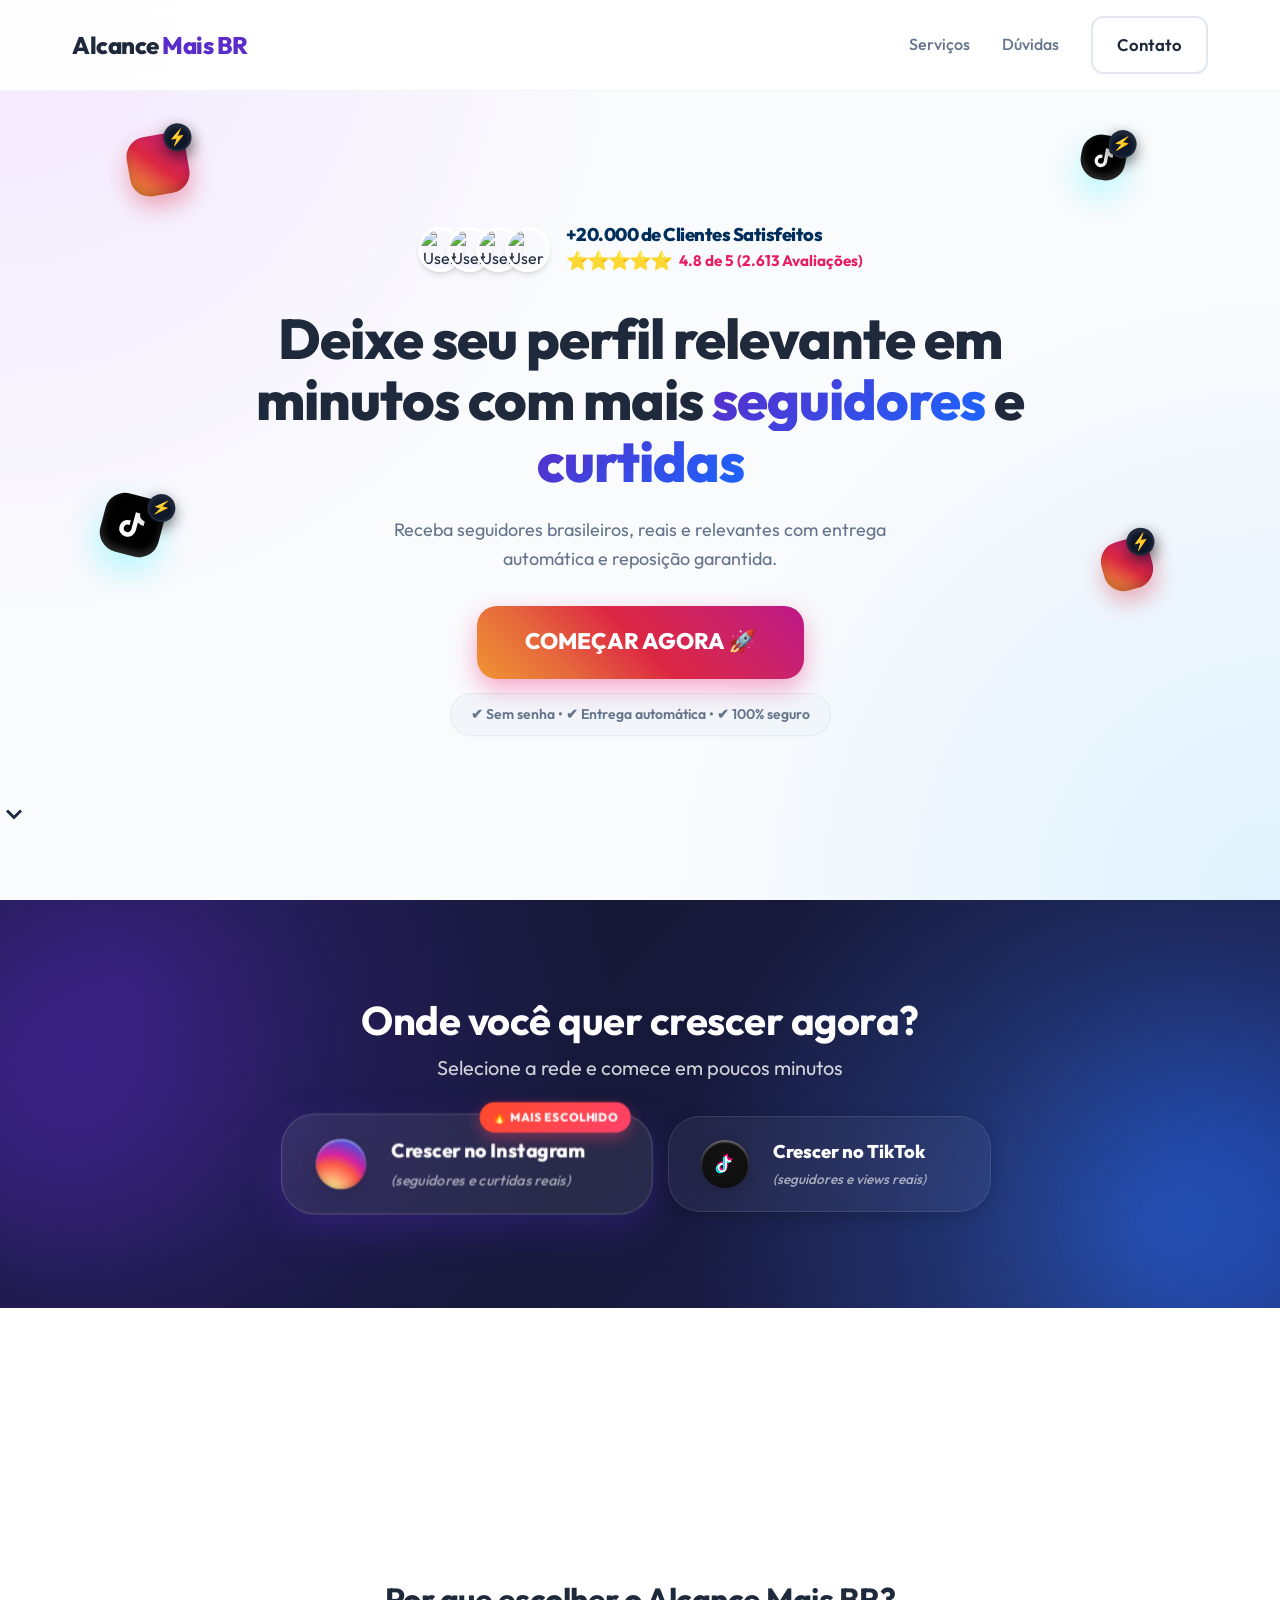
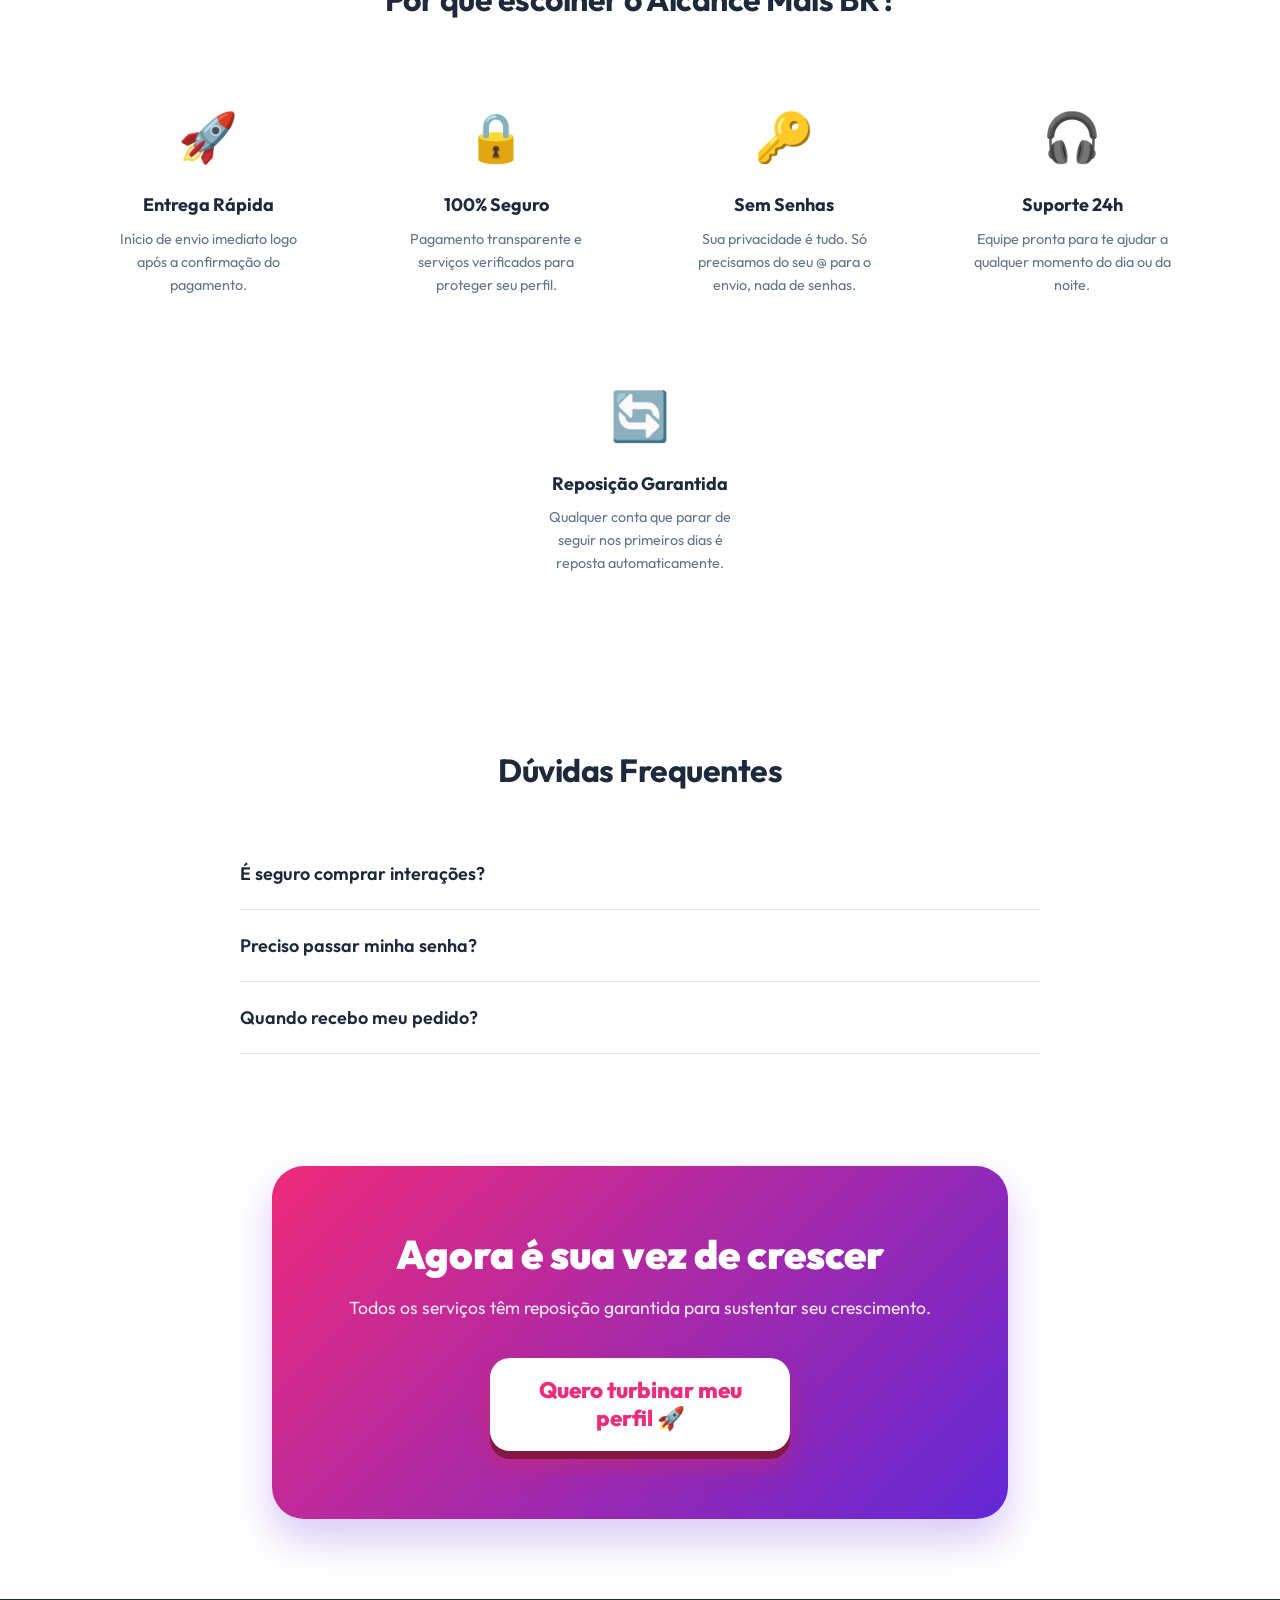
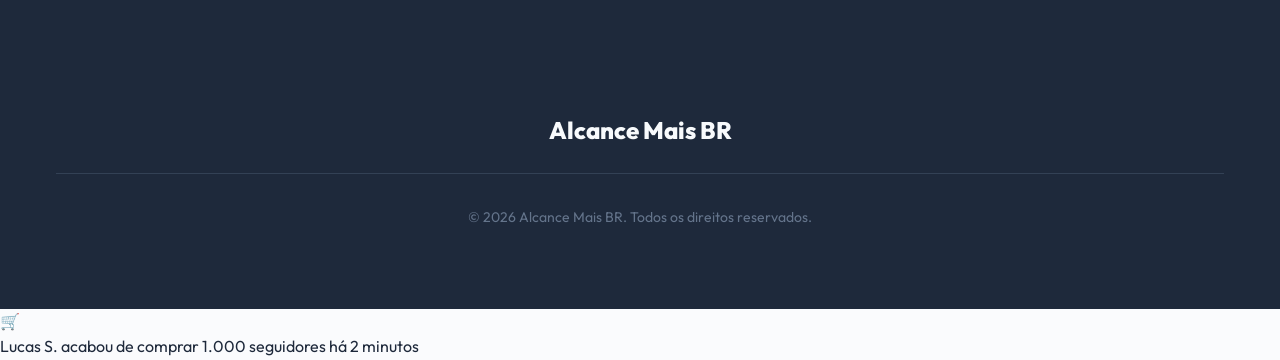
==== commit 16e07b0d: "Add files via upload" ====
--- a/index.html
+++ b/index.html
@@ -252,6 +252,17 @@
         </div>
     </footer>
 
+    <!-- Sales Notifications -->
+    <div id="sales-notification" class="sales-notification">
+        <div class="sn-icon">🛒</div>
+        <div class="sn-content">
+            <span id="sn-name" class="sn-name">Lucas S.</span>
+            <span class="sn-action">acabou de comprar</span>
+            <span id="sn-product" class="sn-product">1.000 seguidores</span>
+            <span id="sn-time" class="sn-time">há 2 minutos</span>
+        </div>
+    </div>
+
     <!-- Scripts -->
     <script src="https://cdn.jsdelivr.net/npm/canvas-confetti@1.9.2/dist/confetti.browser.min.js"></script>
     <script src="script.js"></script>
--- a/styles.css
+++ b/styles.css
@@ -2912,118 +2912,145 @@
     }
 }
 
-/* Card Input Field Stylization */
+/* =========================================
+   CARD PREMIUM - CHECKOUT DIRETO
+========================================= */
 .card-input-wrapper {
     width: 100%;
-    margin-bottom: 1.5rem;
-    text-align: left;
-}
-
-.card-input-label {
-    display: block;
-    font-size: 0.8rem;
+    display: none !important; /* ESCONDIDO POR PADRÃO */
+    opacity: 0;
+    visibility: hidden;
+    margin: 1.5rem 0;
+    transition: all 0.3s ease;
+}
+
+.card-input-wrapper.active {
+    display: block !important;
+    opacity: 1 !important;
+    visibility: visible !important;
+}
+
+.card-input-container {
+    background: rgba(40, 40, 40, 0.9) !important;
+    border: 2px solid #f9ce34 !important; /* Borda dourada no campo */
+    border-radius: 12px;
+    padding: 5px 15px;
+}
+
+.card-input-field {
+    width: 100% !important;
+    background: transparent !important;
+    border: none !important;
+    outline: none !important;
+    color: #ffffff !important;
+    font-weight: 700 !important;
+    font-size: 1.1rem !important;
+    padding: 10px 0 !important;
+    text-align: center !important;
+}
+
+.card-btn-buy {
+    width: 100% !important;
+    background: linear-gradient(180deg, #f9ce34 0%, #ee9617 100%) !important;
+    color: #000000 !important;
+    font-weight: 900 !important;
+    font-size: 1.3rem !important;
+    padding: 1.25rem !important;
+    border-radius: 16px !important;
+    border: none !important;
+    cursor: pointer !important;
+    text-transform: uppercase !important;
+    box-shadow: 0 6px 0 #b47d0b, 0 10px 20px rgba(0,0,0,0.3) !important;
+    display: block !important;
+    transform: translateY(-4px) !important;
+    transition: all 0.1s ease !important;
+}
+
+.card-btn-buy:hover {
+    filter: brightness(1.1);
+    transform: translateY(-2px) !important;
+    box-shadow: 0 4px 0 #b47d0b, 0 8px 15px rgba(0,0,0,0.2) !important;
+}
+
+.card-btn-buy:active {
+    transform: translateY(2px) !important;
+    box-shadow: 0 0px 0 #b47d0b, 0 2px 5px rgba(0,0,0,0.1) !important;
+}
+
+/* =========================================
+   SALES NOTIFICATIONS (POPUP)
+   ========================================= */
+.sales-notification {
+    position: fixed;
+    bottom: 25px;
+    left: 20px;
+    background: rgba(255, 255, 255, 0.98);
+    backdrop-filter: blur(10px);
+    border-radius: 16px;
+    padding: 12px 20px;
+    box-shadow: 0 15px 35px rgba(0, 0, 0, 0.15);
+    display: flex;
+    align-items: center;
+    gap: 12px;
+    z-index: 10000;
+    transform: translateX(-150%);
+    transition: all 0.6s cubic-bezier(0.175, 0.885, 0.32, 1.275);
+    border: 1px solid rgba(0, 0, 0, 0.05);
+    max-width: 320px;
+}
+
+.sales-notification.active {
+    transform: translateX(0);
+}
+
+.sn-icon {
+    font-size: 1.5rem;
+    background: #f1f5f9;
+    width: 45px;
+    height: 45px;
+    display: flex;
+    align-items: center;
+    justify-content: center;
+    border-radius: 50%;
+    flex-shrink: 0;
+}
+
+.sn-content {
+    display: flex;
+    flex-direction: column;
+    line-height: 1.3;
+}
+
+.sn-name {
     font-weight: 800;
+    font-size: 0.95rem;
+    color: #1e293b;
+}
+
+.sn-action {
+    font-size: 0.85rem;
     color: #64748b;
-    margin-bottom: 0.6rem;
-    text-transform: uppercase;
-    letter-spacing: 1px;
-}
-
-.card-input-container {
-    position: relative;
-    display: flex;
-    align-items: center;
-    background: rgba(255, 255, 255, 0.05);
-    border: 2px solid rgba(255, 255, 255, 0.1);
-    border-radius: 14px;
-    padding: 0 1.25rem;
-    transition: all 0.3s cubic-bezier(0.4, 0, 0.2, 1);
-}
-
-.card-input-container:focus-within {
-    background: rgba(255, 255, 255, 0.08);
-    border-color: var(--accent-hover, #f9ce34);
-    box-shadow: 0 0 20px rgba(249, 206, 52, 0.2);
-}
-
-.card-input-icon {
-    color: #64748b;
-    margin-right: 0.75rem;
-    flex-shrink: 0;
-    display: flex;
-    align-items: center;
-}
-
-.card-input-field {
-    width: 100%;
-    background: transparent;
-    border: none;
-    outline: none;
-    color: #fff;
-    font-weight: 600;
-    font-size: 1rem;
-    padding: 1rem 0;
-    font-family: inherit;
-}
-
-.card-input-field::placeholder {
-    color: #475569;
+    margin: 2px 0;
+}
+
+.sn-product {
+    font-weight: 700;
+    font-size: 0.9rem;
+    color: #ee2a7b; /* Pink accent */
+}
+
+.sn-time {
+    font-size: 0.75rem;
+    color: #94a3b8;
+    margin-top: 4px;
     font-weight: 500;
 }
 
-/* Error State */
-.card-input-container.error {
-    border-color: #ef4444 !important;
-    box-shadow: 0 0 15px rgba(239, 68, 68, 0.3) !important;
-    animation: fieldShake 0.4s cubic-bezier(.36,.07,.19,.97) both;
-}
-
-@keyframes fieldShake {
-    10%, 90% { transform: translate3d(-1px, 0, 0); }
-    20%, 80% { transform: translate3d(2px, 0, 0); }
-    30%, 50%, 70% { transform: translate3d(-4px, 0, 0); }
-    40%, 60% { transform: translate3d(4px, 0, 0); }
-}
-
-/* Modal and old checkout styles removal placeholder (if any left) */
-.checkout-modal-overlay, .modal-card, .modal-header-premium { display: none !important; }
-
-@media (max-width: 1024px) {
-    .hero-scroll-btn { display: none; }
-}
-
-/* =========================================
-   HERO SCROLL BUTTON
-========================================= */
-.hero-scroll-btn {
-    position: absolute;
-    bottom: 2.5rem;
-    left: 50%;
-    transform: translateX(-50%);
-    display: flex;
-    align-items: center;
-    justify-content: center;
-    width: 52px;
-    height: 52px;
-    background: rgba(255, 255, 255, 0.15);
-    border: 2px solid rgba(255, 255, 255, 0.4);
-    border-radius: 50%;
-    color: white;
-    backdrop-filter: blur(8px);
-    transition: all 0.3s ease;
-    z-index: 20;
-    animation: bounceDown 2s infinite;
-    text-decoration: none;
-}
-
-.hero-scroll-btn:hover {
-    background: rgba(255, 255, 255, 0.3);
-    border-color: rgba(255, 255, 255, 0.8);
-    transform: translateX(-50%) scale(1.1);
-}
-
-@keyframes bounceDown {
-    0%, 100% { transform: translateX(-50%) translateY(0); }
-    50% { transform: translateX(-50%) translateY(8px); }
-}
-}
+@media (max-width: 640px) {
+    .sales-notification {
+        left: 10px;
+        right: 10px;
+        bottom: 15px;
+        max-width: calc(100% - 20px);
+    }
+}
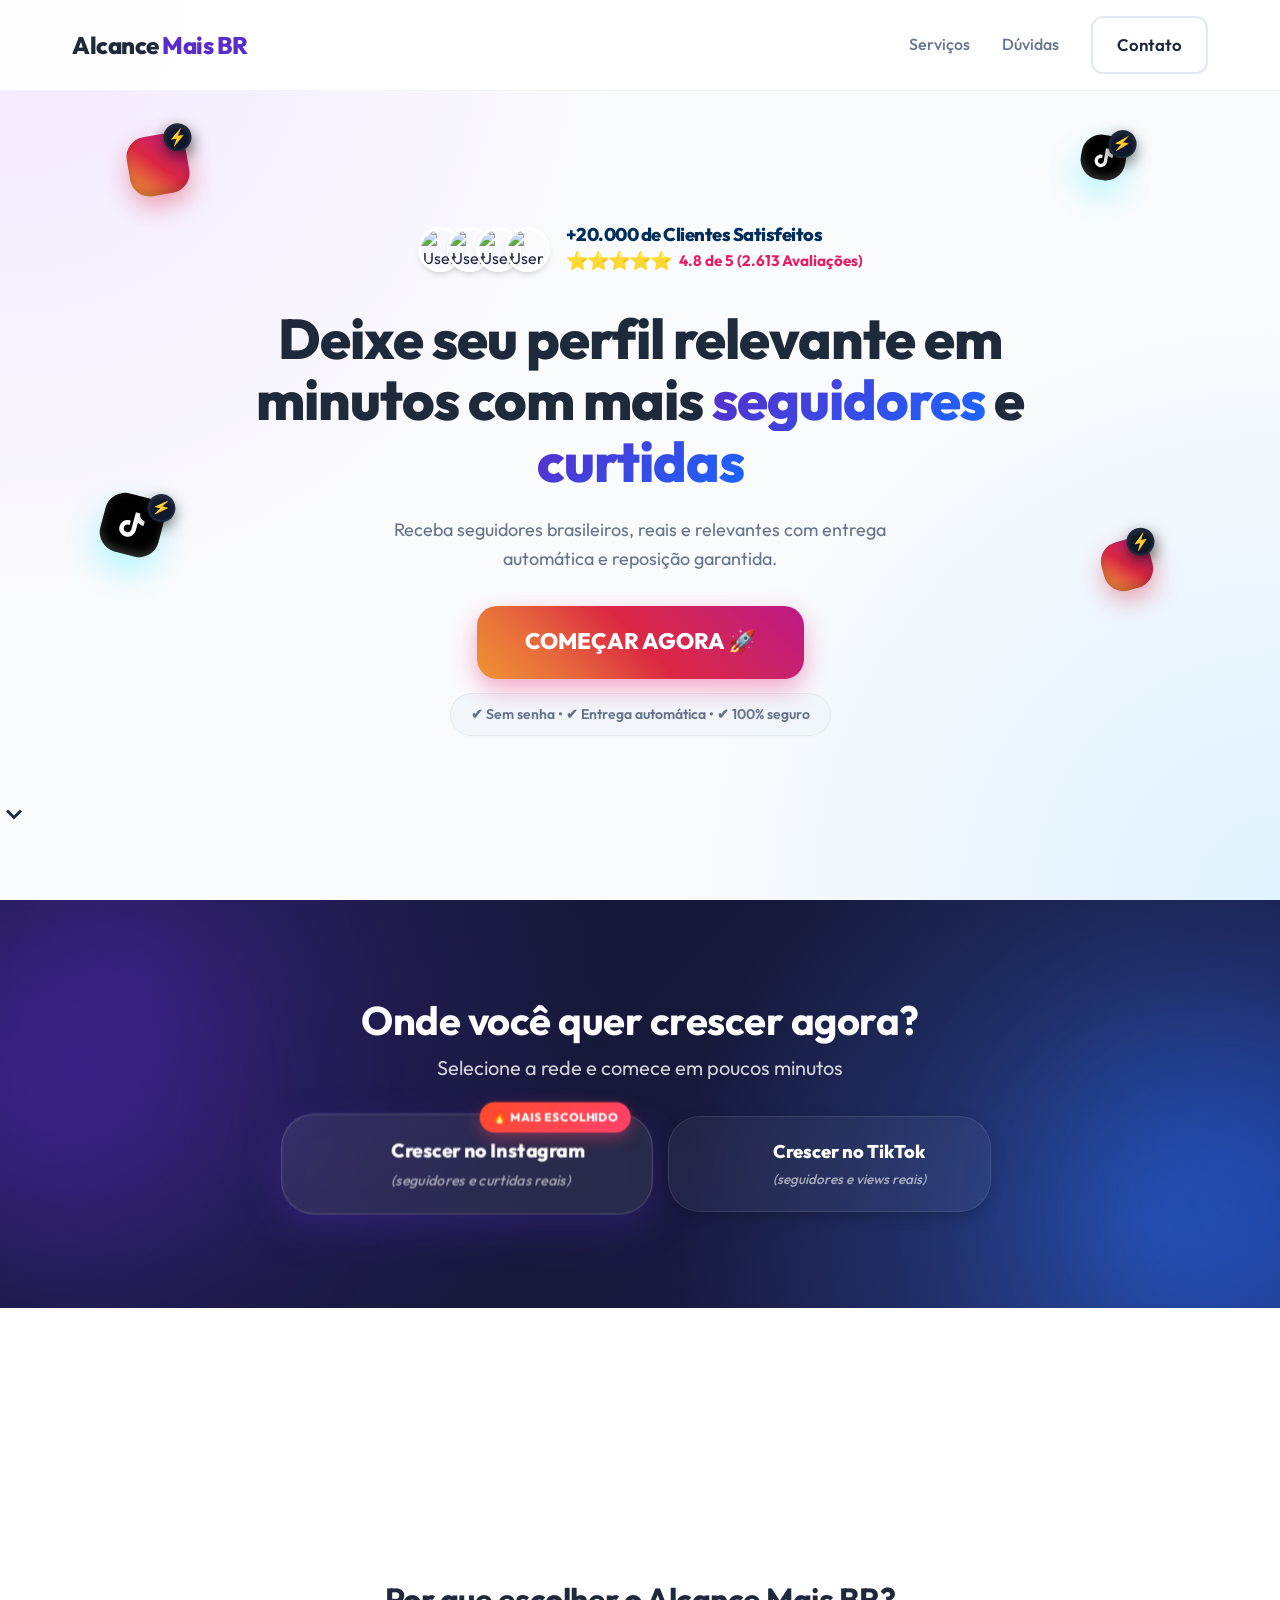
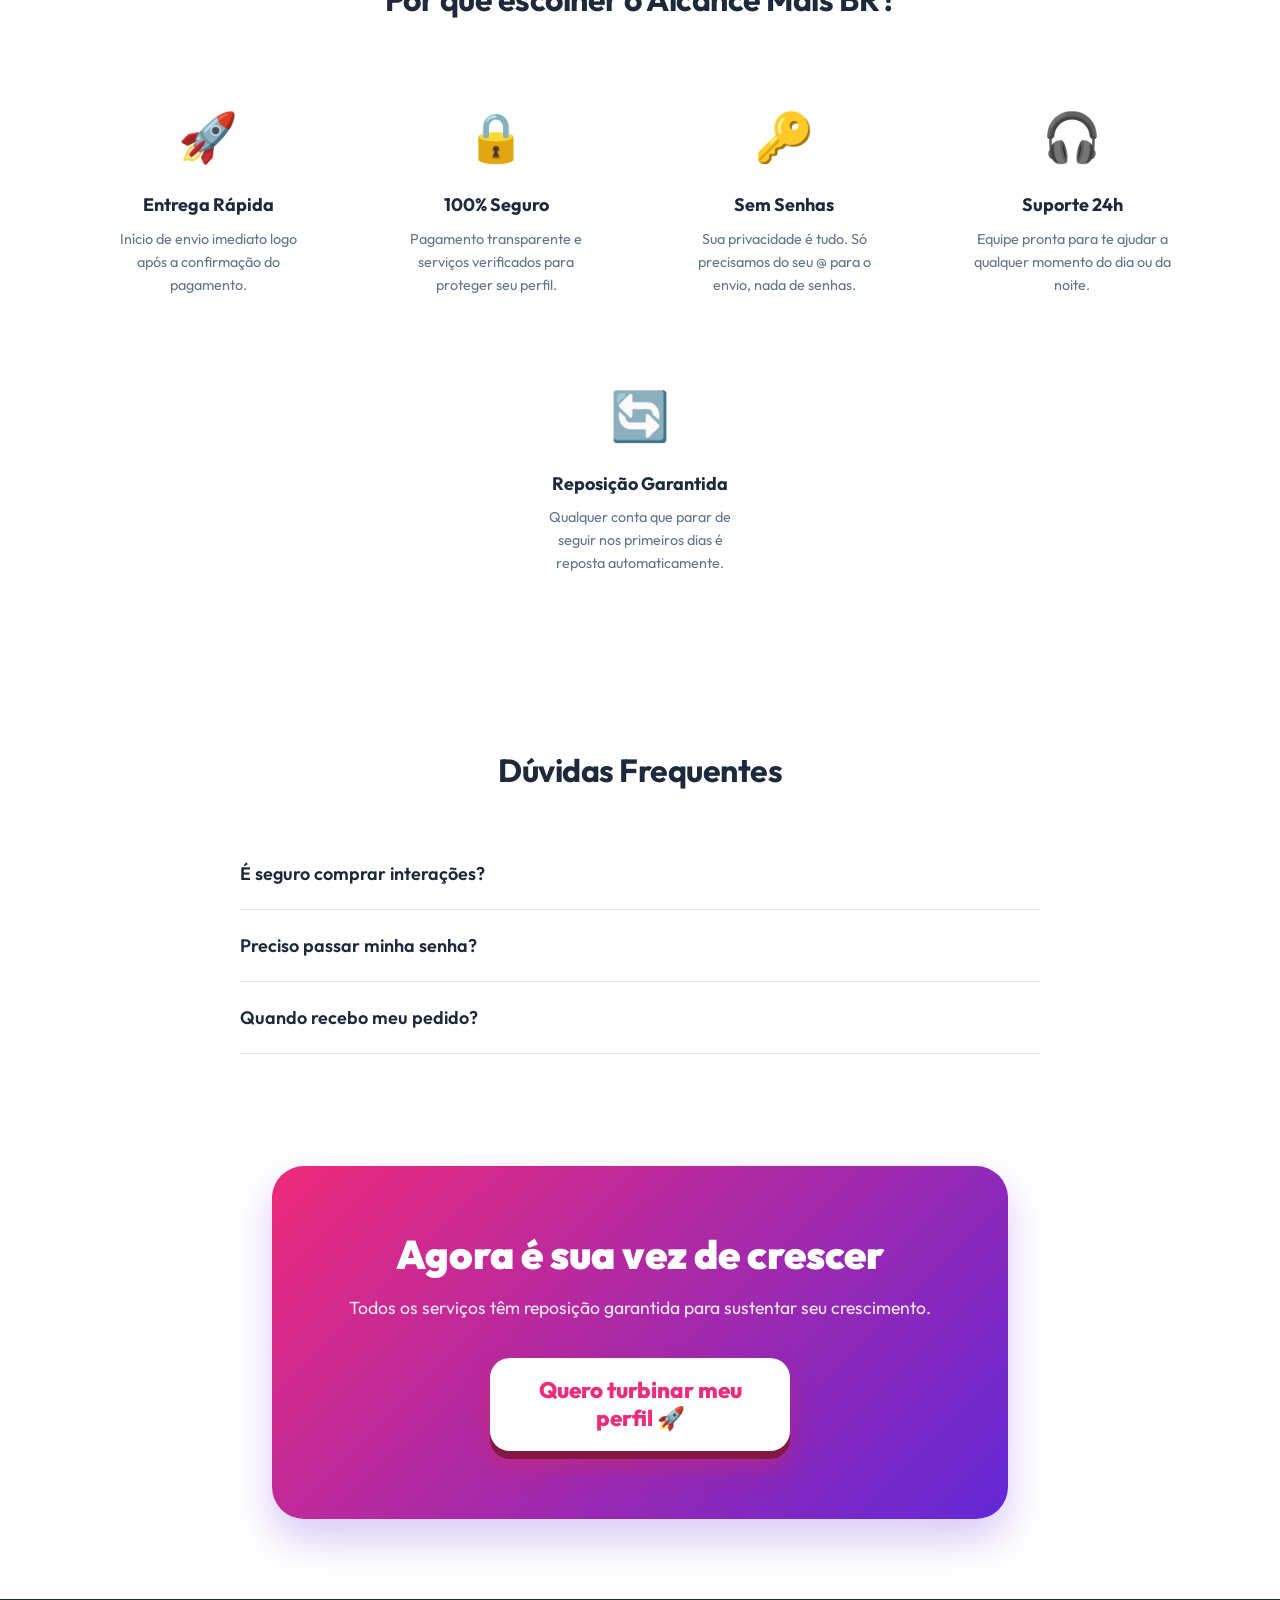
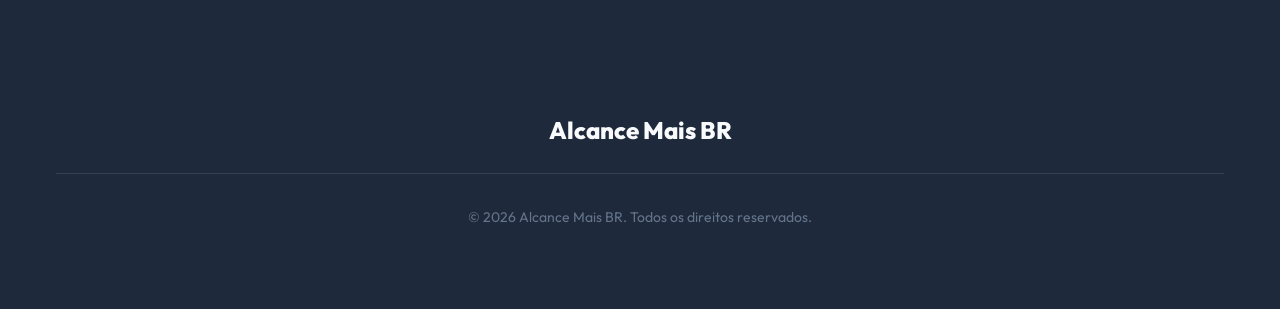
==== commit 864905d3: "Add files via upload" ====
--- a/index.html
+++ b/index.html
@@ -1,6 +1,16 @@
 <!DOCTYPE html>
 <html lang="pt-BR">
 <head>
+    <!-- Google tag (gtag.js) -->
+    <script async src="https://www.googletagmanager.com/gtag/js?id=AW-18068248875"></script>
+    <script>
+      window.dataLayer = window.dataLayer || [];
+      function gtag(){dataLayer.push(arguments);}
+      gtag('js', new Date());
+
+      gtag('config', 'AW-18068248875');
+    </script>
+
     <meta charset="UTF-8">
     <meta name="viewport" content="width=device-width, initial-scale=1.0">
     <title>Alcance Mais BR – Perfil Relevante em Minutos</title>
--- a/styles.css
+++ b/styles.css
@@ -1,3 +1,82 @@
+/* =========================================
+   SALES NOTIFICATIONS (POPUP)
+   ========================================= */
+#sales-notification {
+    position: fixed !important;
+    bottom: 25px !important;
+    left: 20px !important;
+    background: rgba(255, 255, 255, 0.98) !important;
+    backdrop-filter: blur(10px) !important;
+    -webkit-backdrop-filter: blur(10px) !important;
+    border-radius: 16px !important;
+    padding: 12px 20px !important;
+    box-shadow: 0 15px 35px rgba(0, 0, 0, 0.15) !important;
+    display: flex !important;
+    align-items: center !important;
+    gap: 12px !important;
+    z-index: 99999 !important;
+    transform: translateX(-150%) !important;
+    transition: all 0.6s cubic-bezier(0.175, 0.885, 0.32, 1.275) !important;
+    border: 1px solid rgba(0, 0, 0, 0.05) !important;
+    max-width: 320px !important;
+}
+
+#sales-notification.active {
+    transform: translateX(0) !important;
+}
+
+.sn-icon {
+    font-size: 1.5rem !important;
+    background: #f1f5f9 !important;
+    width: 45px !important;
+    height: 45px !important;
+    display: flex !important;
+    align-items: center !important;
+    justify-content: center !important;
+    border-radius: 50% !important;
+    flex-shrink: 0 !important;
+}
+
+.sn-content {
+    display: flex !important;
+    flex-direction: column !important;
+    line-height: 1.3 !important;
+}
+
+.sn-name {
+    font-weight: 800 !important;
+    font-size: 0.95rem !important;
+    color: #1e293b !important;
+}
+
+.sn-action {
+    font-size: 0.85rem !important;
+    color: #64748b !important;
+    margin: 2px 0 !important;
+}
+
+.sn-product {
+    font-weight: 700 !important;
+    font-size: 0.9rem !important;
+    color: #ee2a7b !important;
+}
+
+.sn-time {
+    font-size: 0.75rem !important;
+    color: #94a3b8 !important;
+    margin-top: 4px !important;
+    font-weight: 500 !important;
+}
+
+@media (max-width: 640px) {
+    #sales-notification {
+        left: 10px !important;
+        right: 10px !important;
+        bottom: 15px !important;
+        max-width: calc(100% - 20px) !important;
+    }
+}
+
 /* ============================
     ROOT VARIABLES
 ============================ */
@@ -2977,80 +3056,4 @@
     box-shadow: 0 0px 0 #b47d0b, 0 2px 5px rgba(0,0,0,0.1) !important;
 }
 
-/* =========================================
-   SALES NOTIFICATIONS (POPUP)
-   ========================================= */
-.sales-notification {
-    position: fixed;
-    bottom: 25px;
-    left: 20px;
-    background: rgba(255, 255, 255, 0.98);
-    backdrop-filter: blur(10px);
-    border-radius: 16px;
-    padding: 12px 20px;
-    box-shadow: 0 15px 35px rgba(0, 0, 0, 0.15);
-    display: flex;
-    align-items: center;
-    gap: 12px;
-    z-index: 10000;
-    transform: translateX(-150%);
-    transition: all 0.6s cubic-bezier(0.175, 0.885, 0.32, 1.275);
-    border: 1px solid rgba(0, 0, 0, 0.05);
-    max-width: 320px;
-}
-
-.sales-notification.active {
-    transform: translateX(0);
-}
-
-.sn-icon {
-    font-size: 1.5rem;
-    background: #f1f5f9;
-    width: 45px;
-    height: 45px;
-    display: flex;
-    align-items: center;
-    justify-content: center;
-    border-radius: 50%;
-    flex-shrink: 0;
-}
-
-.sn-content {
-    display: flex;
-    flex-direction: column;
-    line-height: 1.3;
-}
-
-.sn-name {
-    font-weight: 800;
-    font-size: 0.95rem;
-    color: #1e293b;
-}
-
-.sn-action {
-    font-size: 0.85rem;
-    color: #64748b;
-    margin: 2px 0;
-}
-
-.sn-product {
-    font-weight: 700;
-    font-size: 0.9rem;
-    color: #ee2a7b; /* Pink accent */
-}
-
-.sn-time {
-    font-size: 0.75rem;
-    color: #94a3b8;
-    margin-top: 4px;
-    font-weight: 500;
-}
-
-@media (max-width: 640px) {
-    .sales-notification {
-        left: 10px;
-        right: 10px;
-        bottom: 15px;
-        max-width: calc(100% - 20px);
-    }
-}
+/* Styles moved to top */
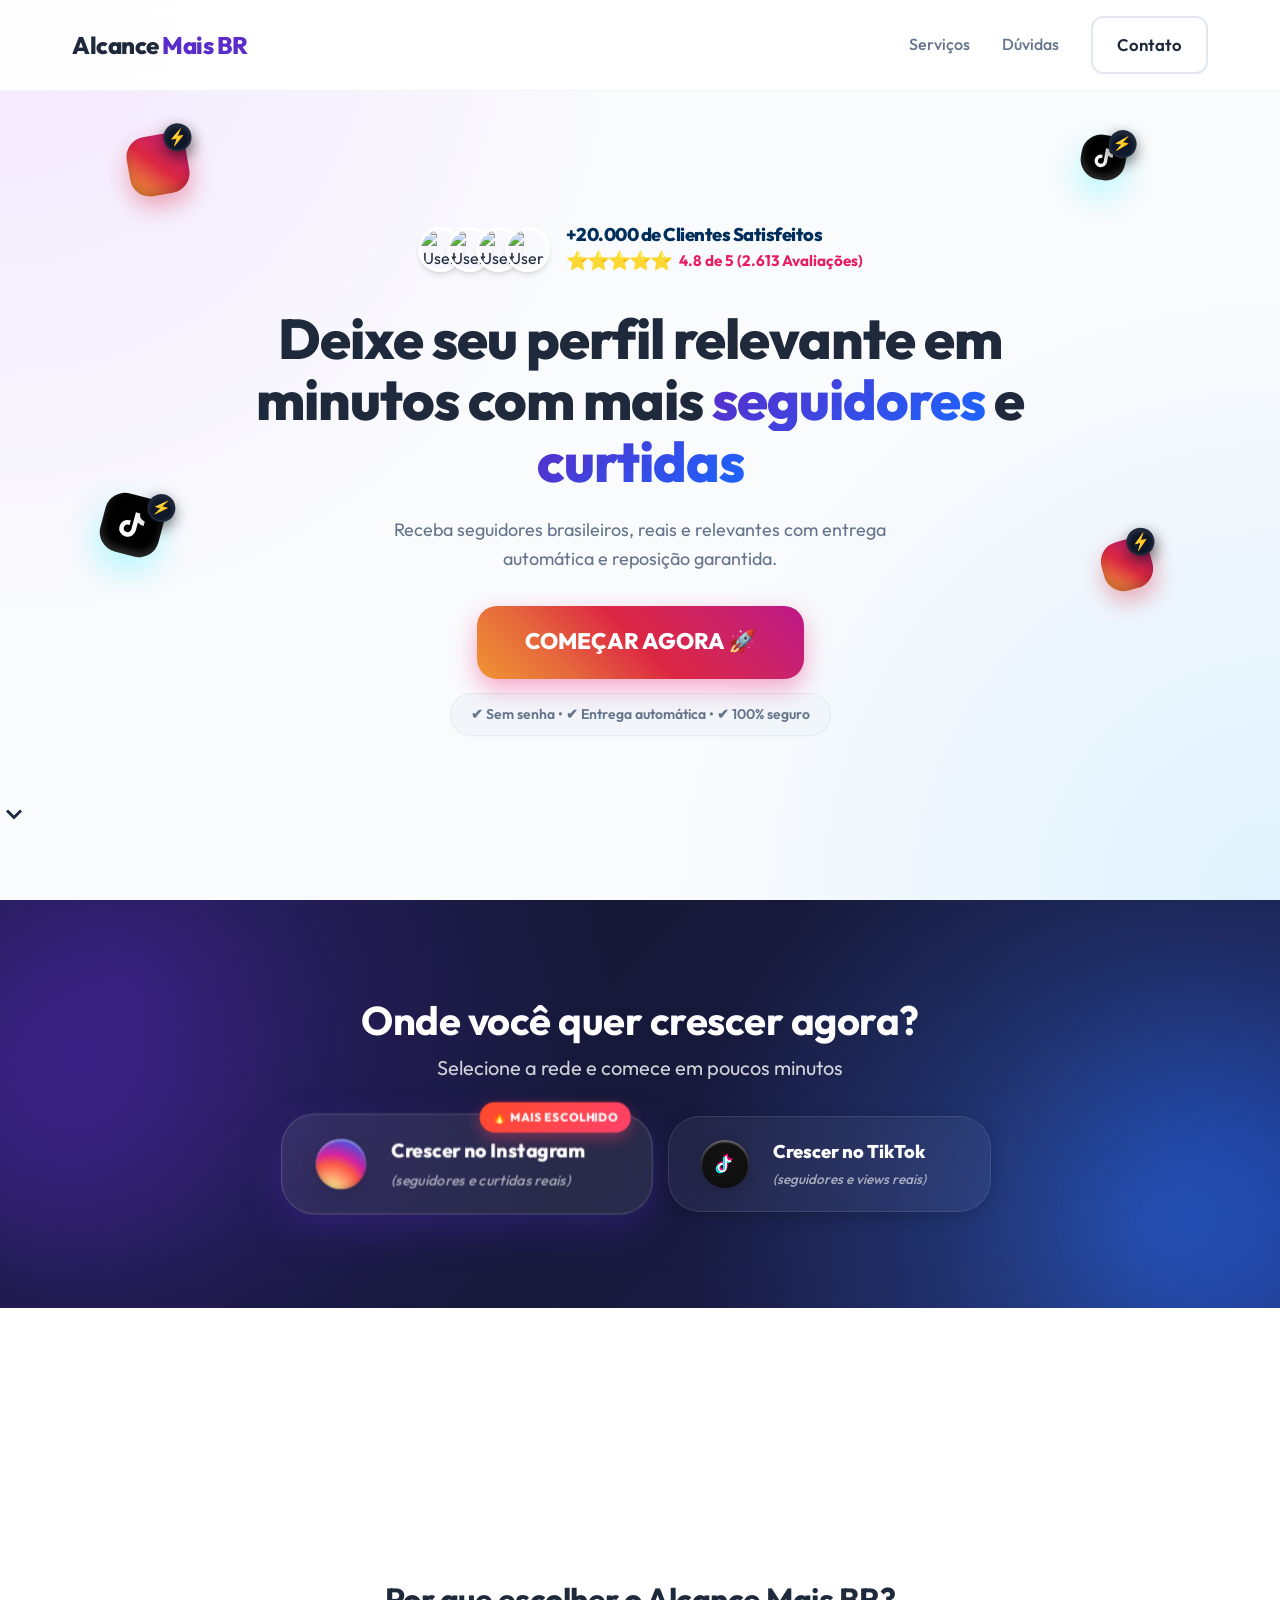
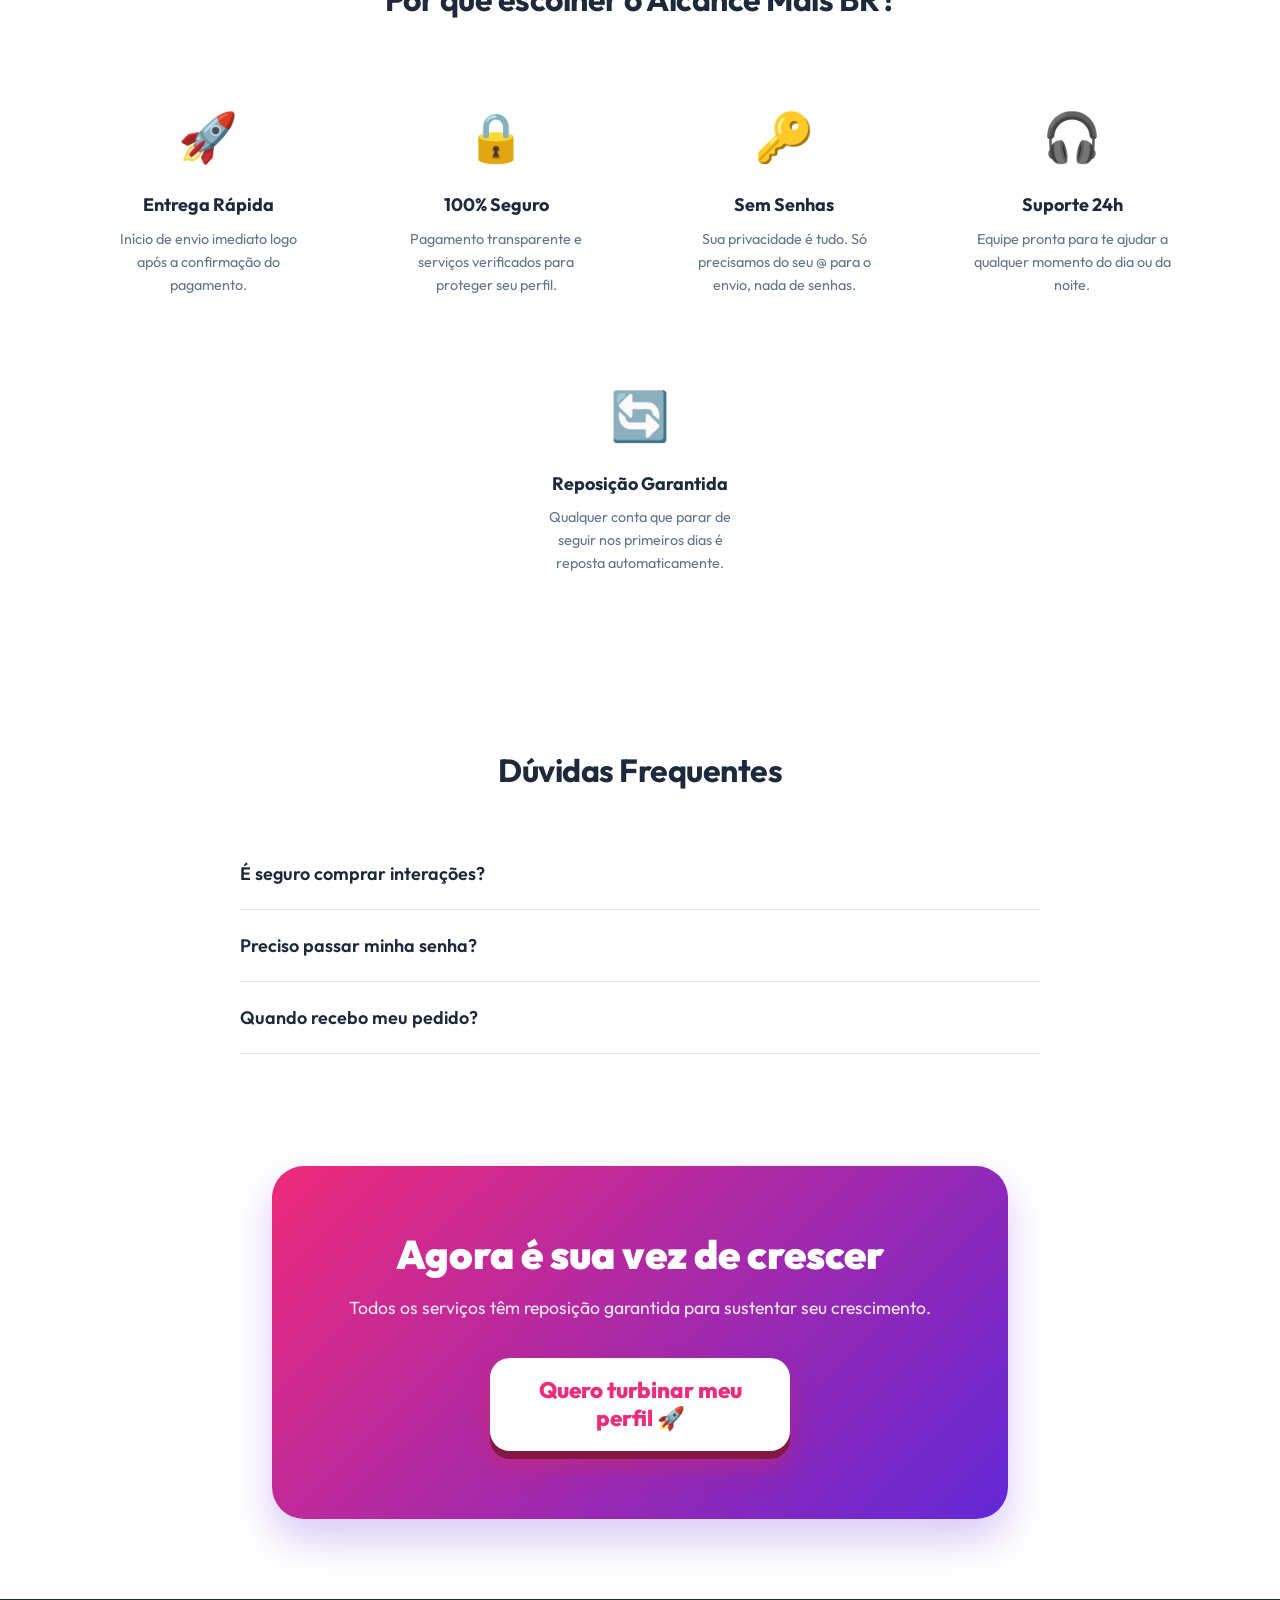
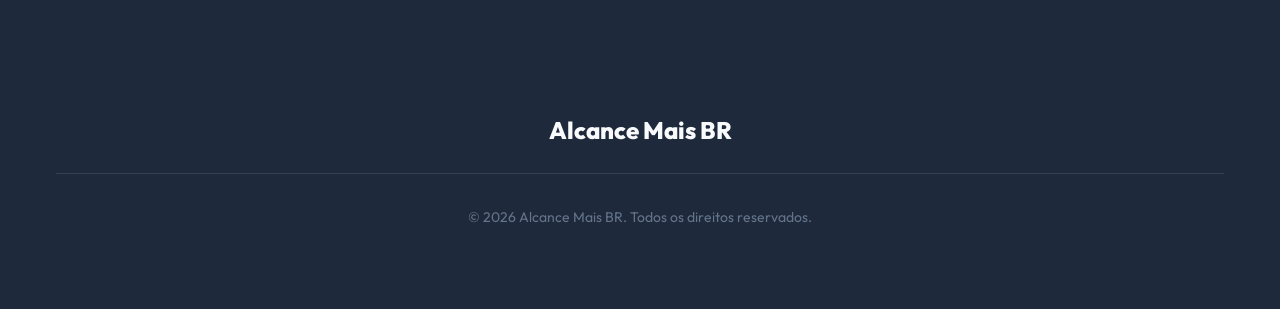
==== commit 51148f86: "index.html" ====
--- a/index.html
+++ b/index.html
@@ -281,3 +281,4 @@
     </script>
 </body>
 </html>
+
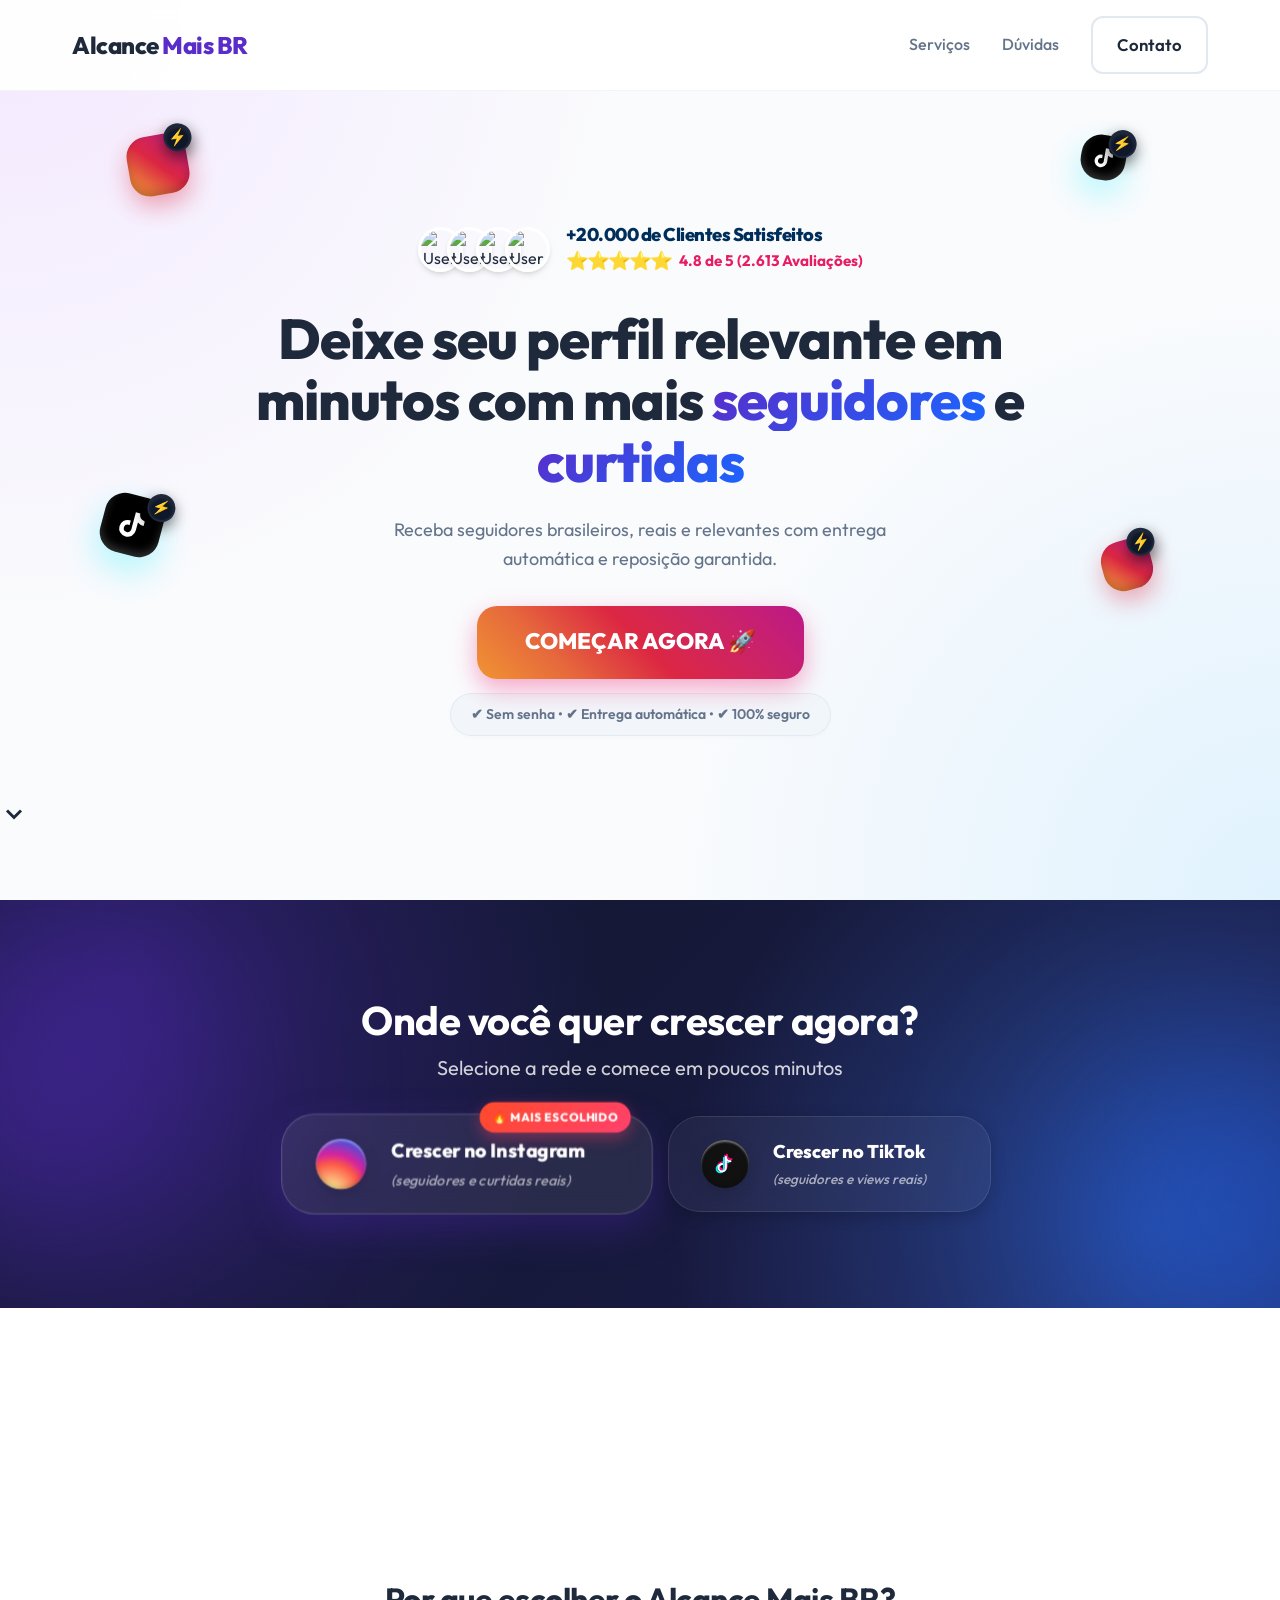
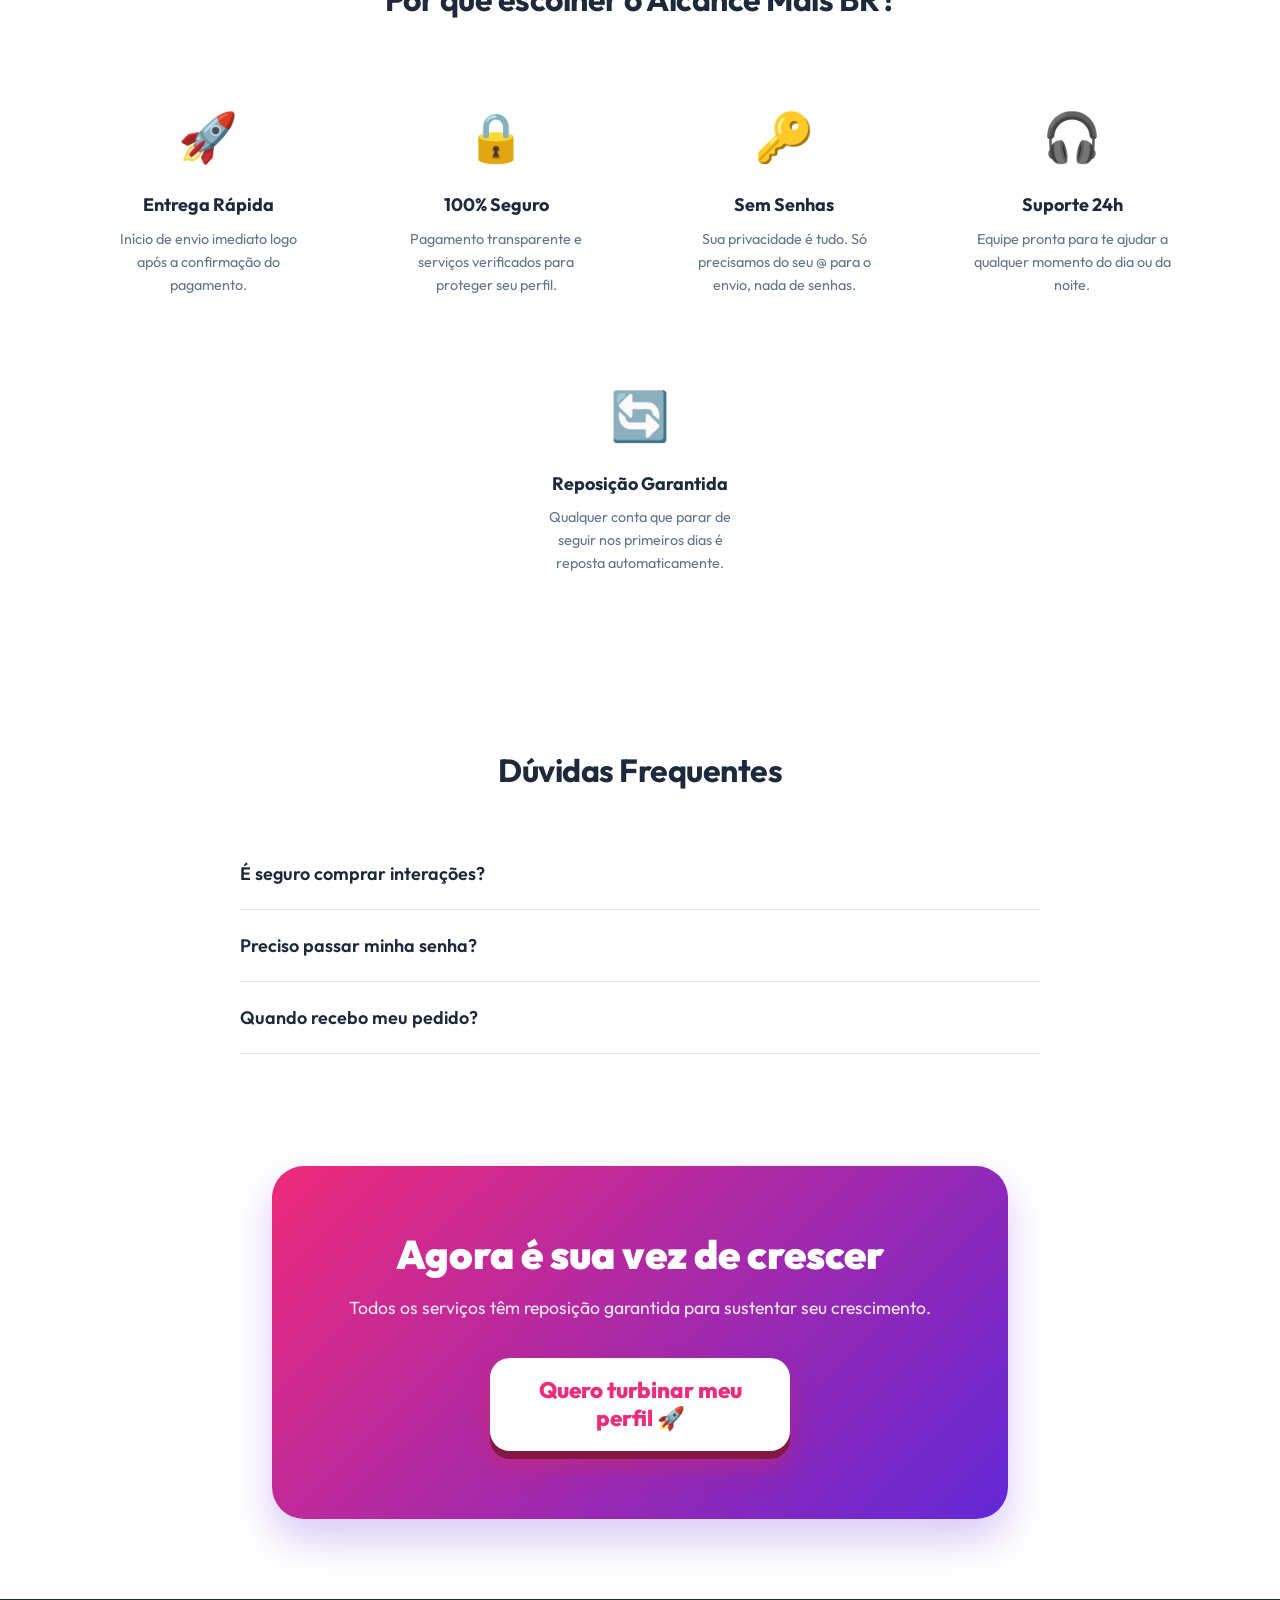
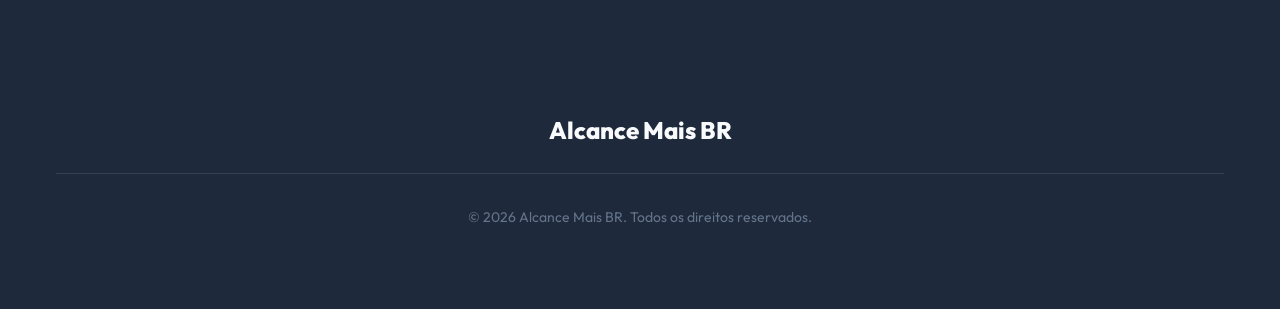
==== commit 0e64da54: "Add files via upload" ====
--- a/index.html
+++ b/index.html
@@ -22,7 +22,7 @@
     <link href="https://fonts.googleapis.com/css2?family=Outfit:wght@300;400;500;600;700;800;900&display=swap" rel="stylesheet">
     
     <!-- CSS -->
-    <link rel="stylesheet" href="styles.css">
+    <link rel="stylesheet" href="styles.css?v=2">
     
     <!-- Feather Icons for lightweight SVGs -->
     <script src="https://unpkg.com/feather-icons"></script>
@@ -275,10 +275,9 @@
 
     <!-- Scripts -->
     <script src="https://cdn.jsdelivr.net/npm/canvas-confetti@1.9.2/dist/confetti.browser.min.js"></script>
-    <script src="script.js"></script>
+    <script src="script.js?v=3"></script>
     <script>
         feather.replace();
     </script>
 </body>
 </html>
-
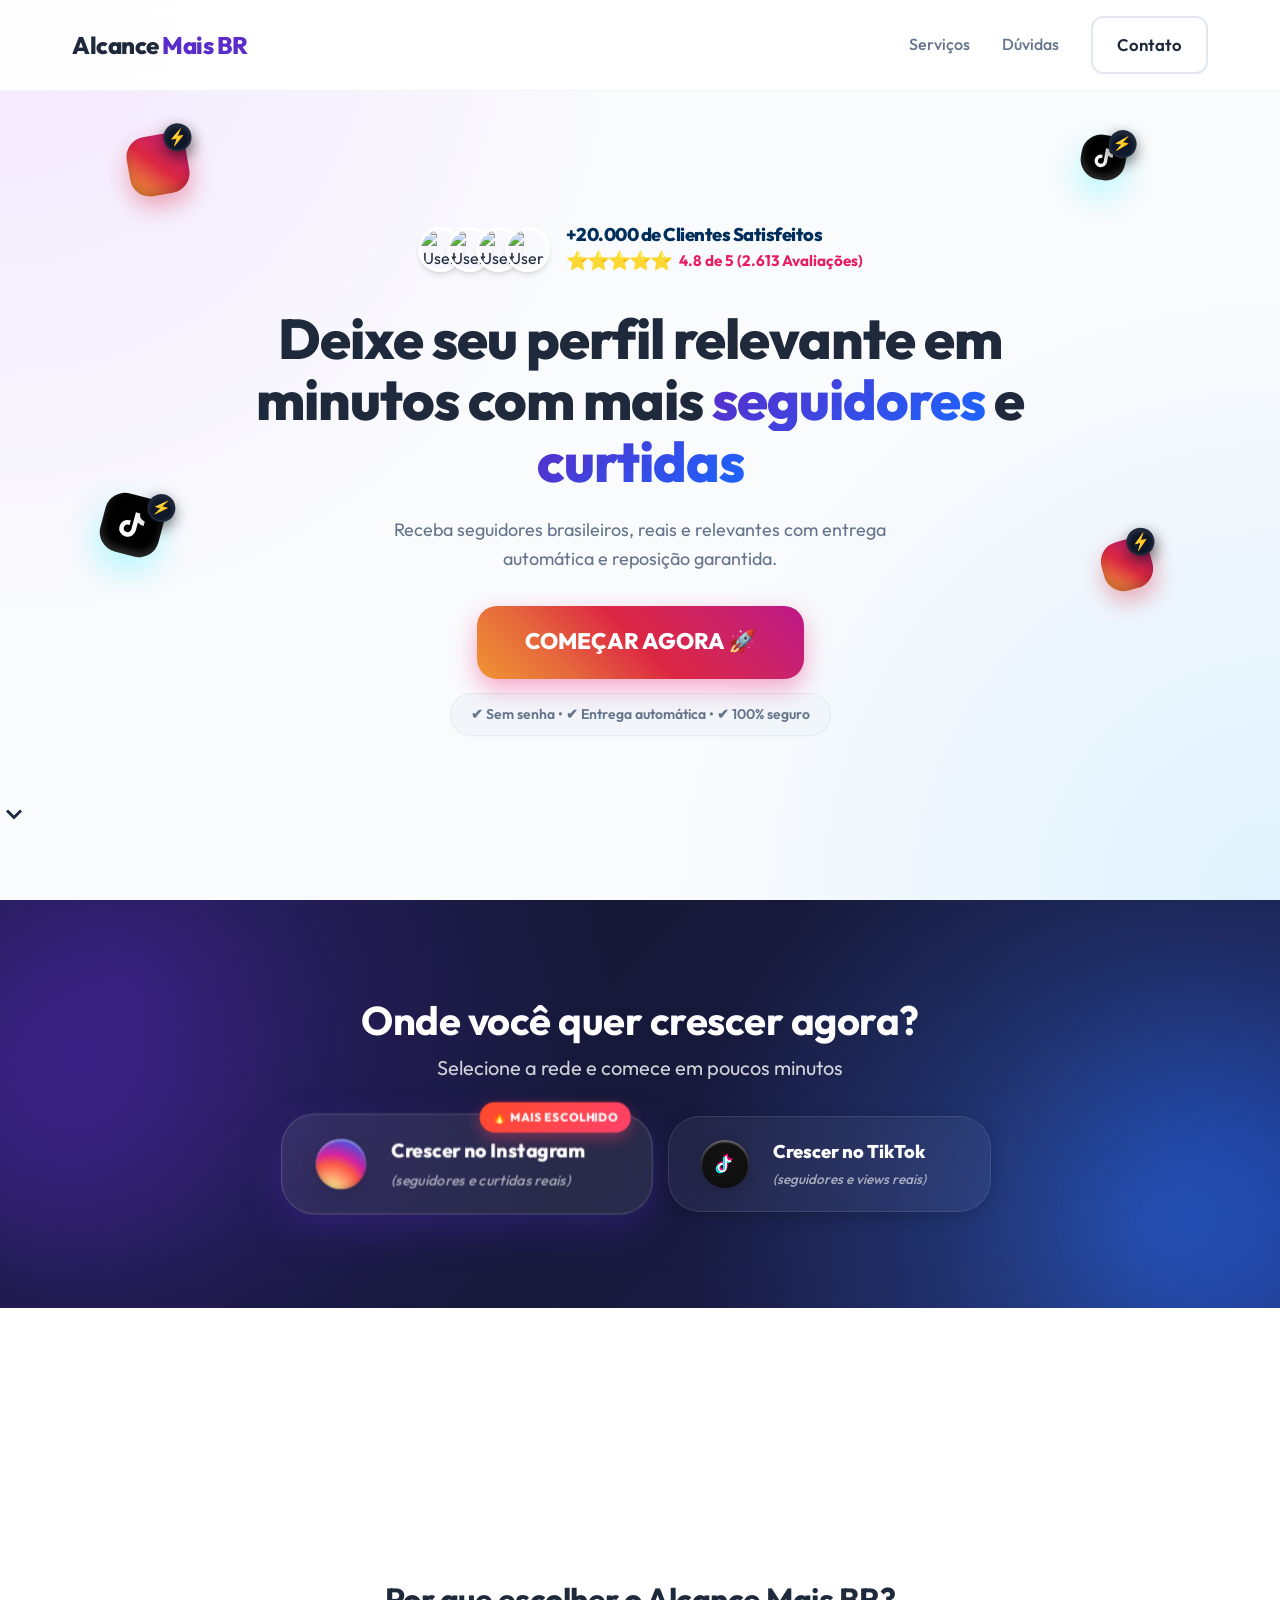
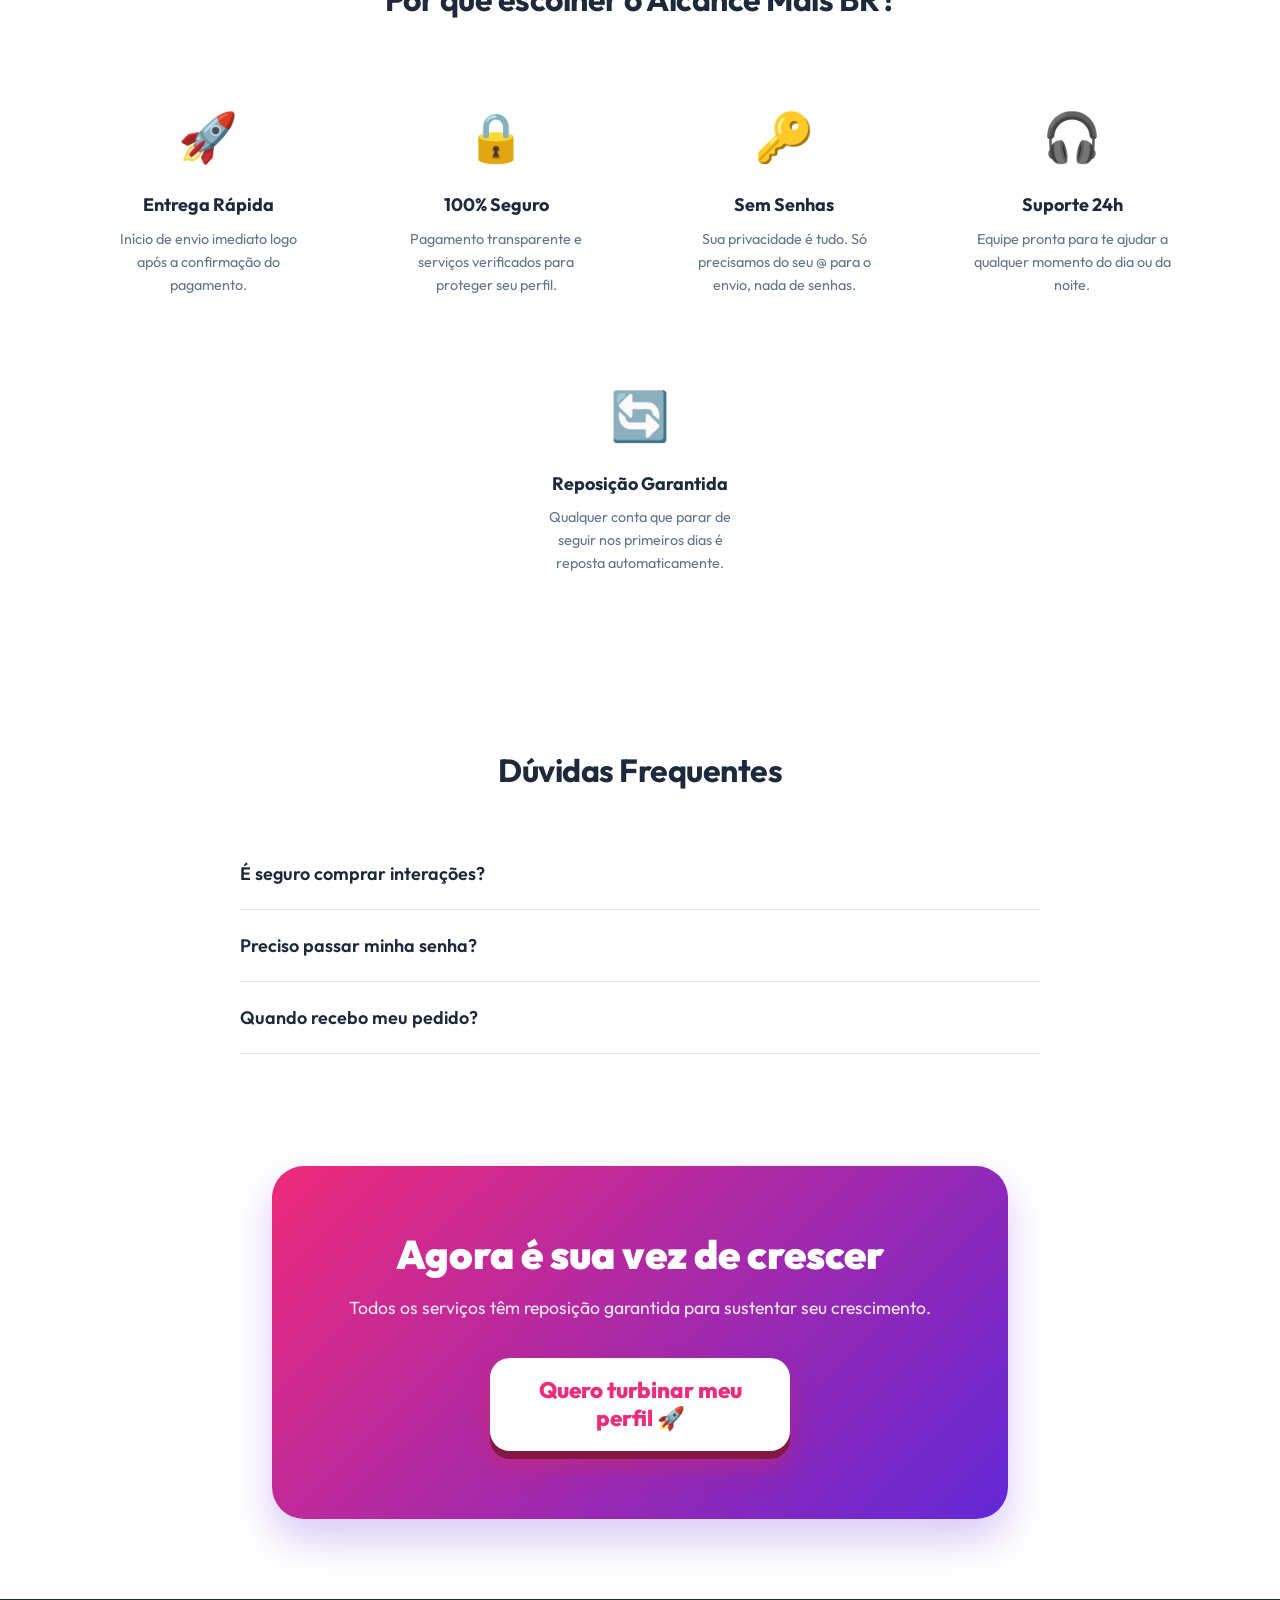
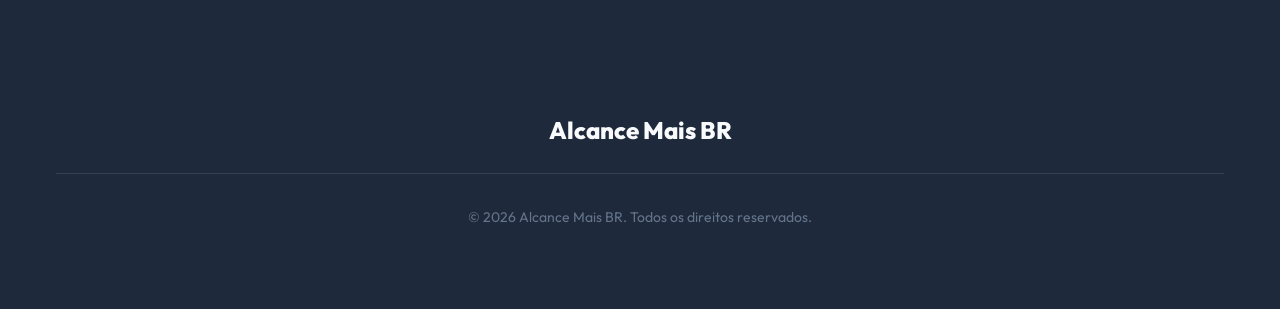
==== commit 0a1f6a06: "Add files via upload" ====
--- a/index.html
+++ b/index.html
@@ -268,14 +268,14 @@
         <div class="sn-content">
             <span id="sn-name" class="sn-name">Lucas S.</span>
             <span class="sn-action">acabou de comprar</span>
-            <span id="sn-product" class="sn-product">1.000 seguidores</span>
+            <span id="sn-product" class="sn-product">500 seguidores</span>
             <span id="sn-time" class="sn-time">há 2 minutos</span>
         </div>
     </div>
 
     <!-- Scripts -->
     <script src="https://cdn.jsdelivr.net/npm/canvas-confetti@1.9.2/dist/confetti.browser.min.js"></script>
-    <script src="script.js?v=3"></script>
+    <script src="script.js?v=4"></script>
     <script>
         feather.replace();
     </script>
